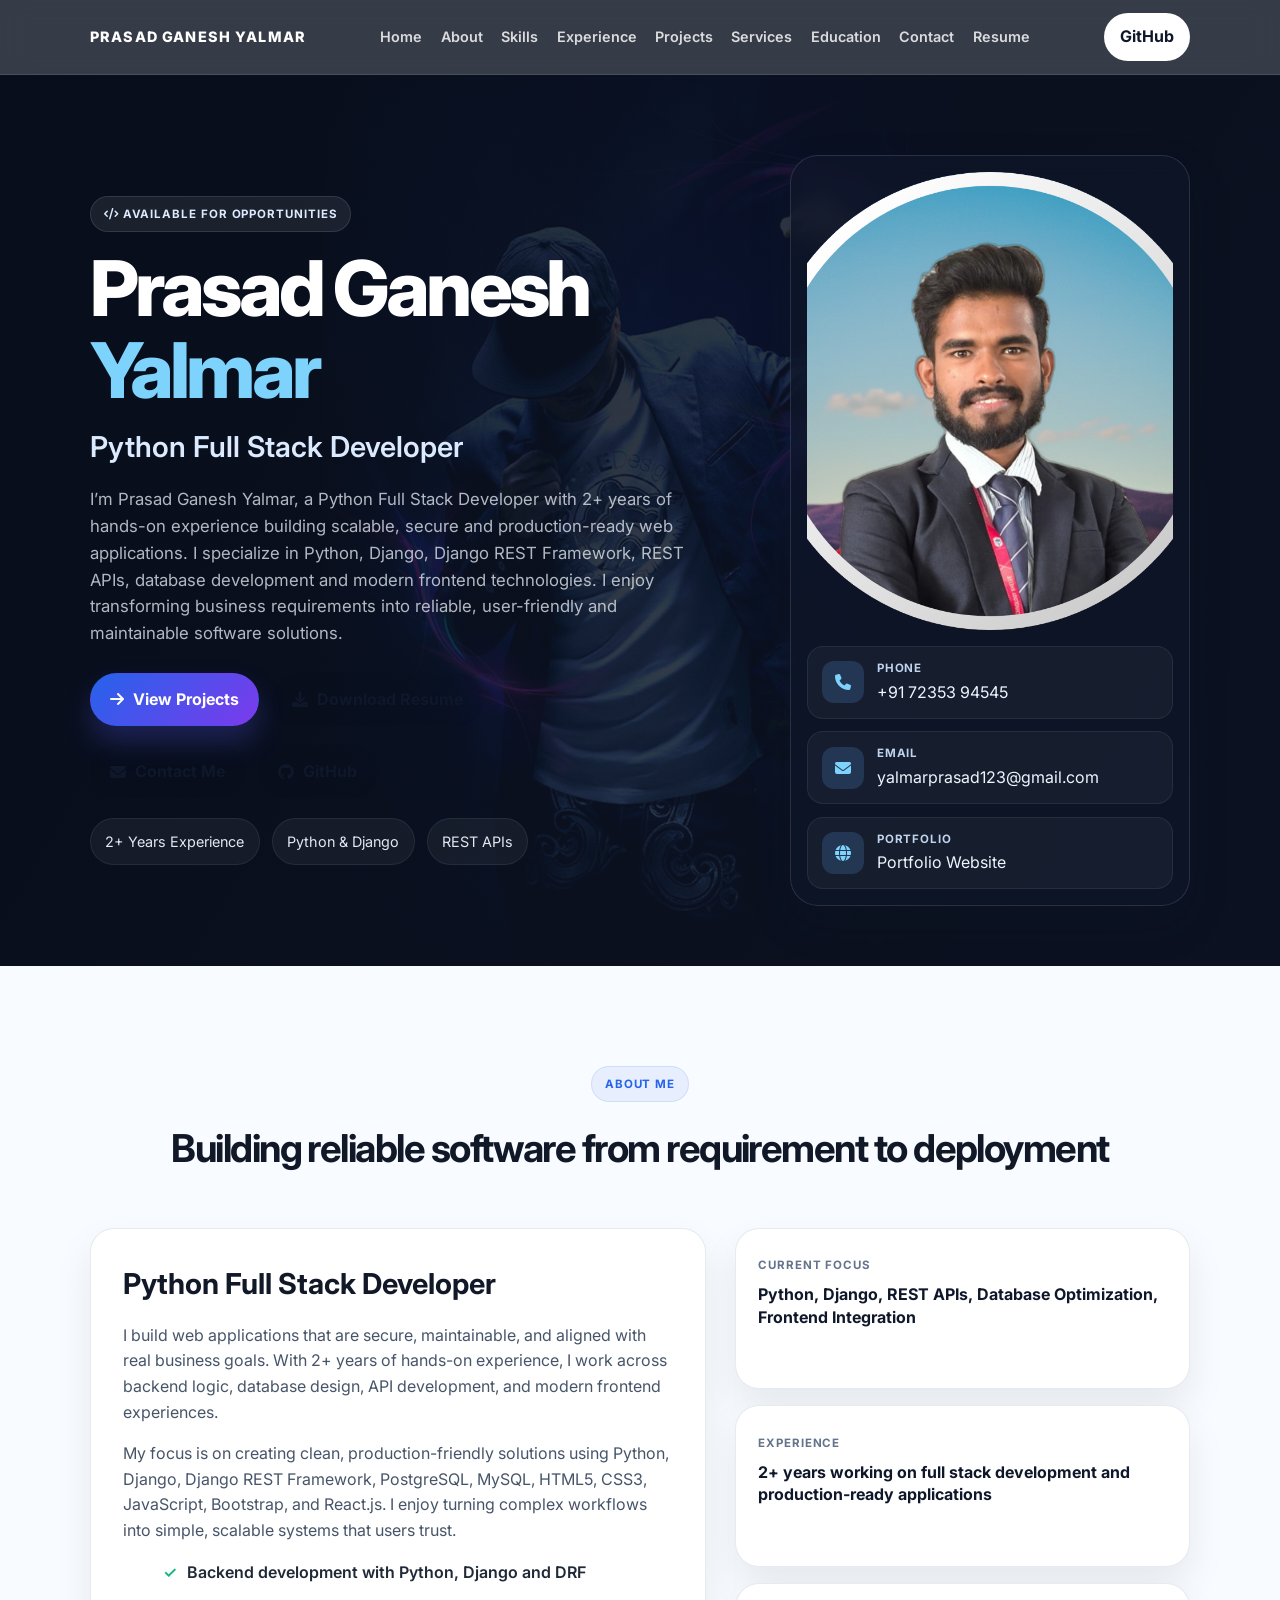
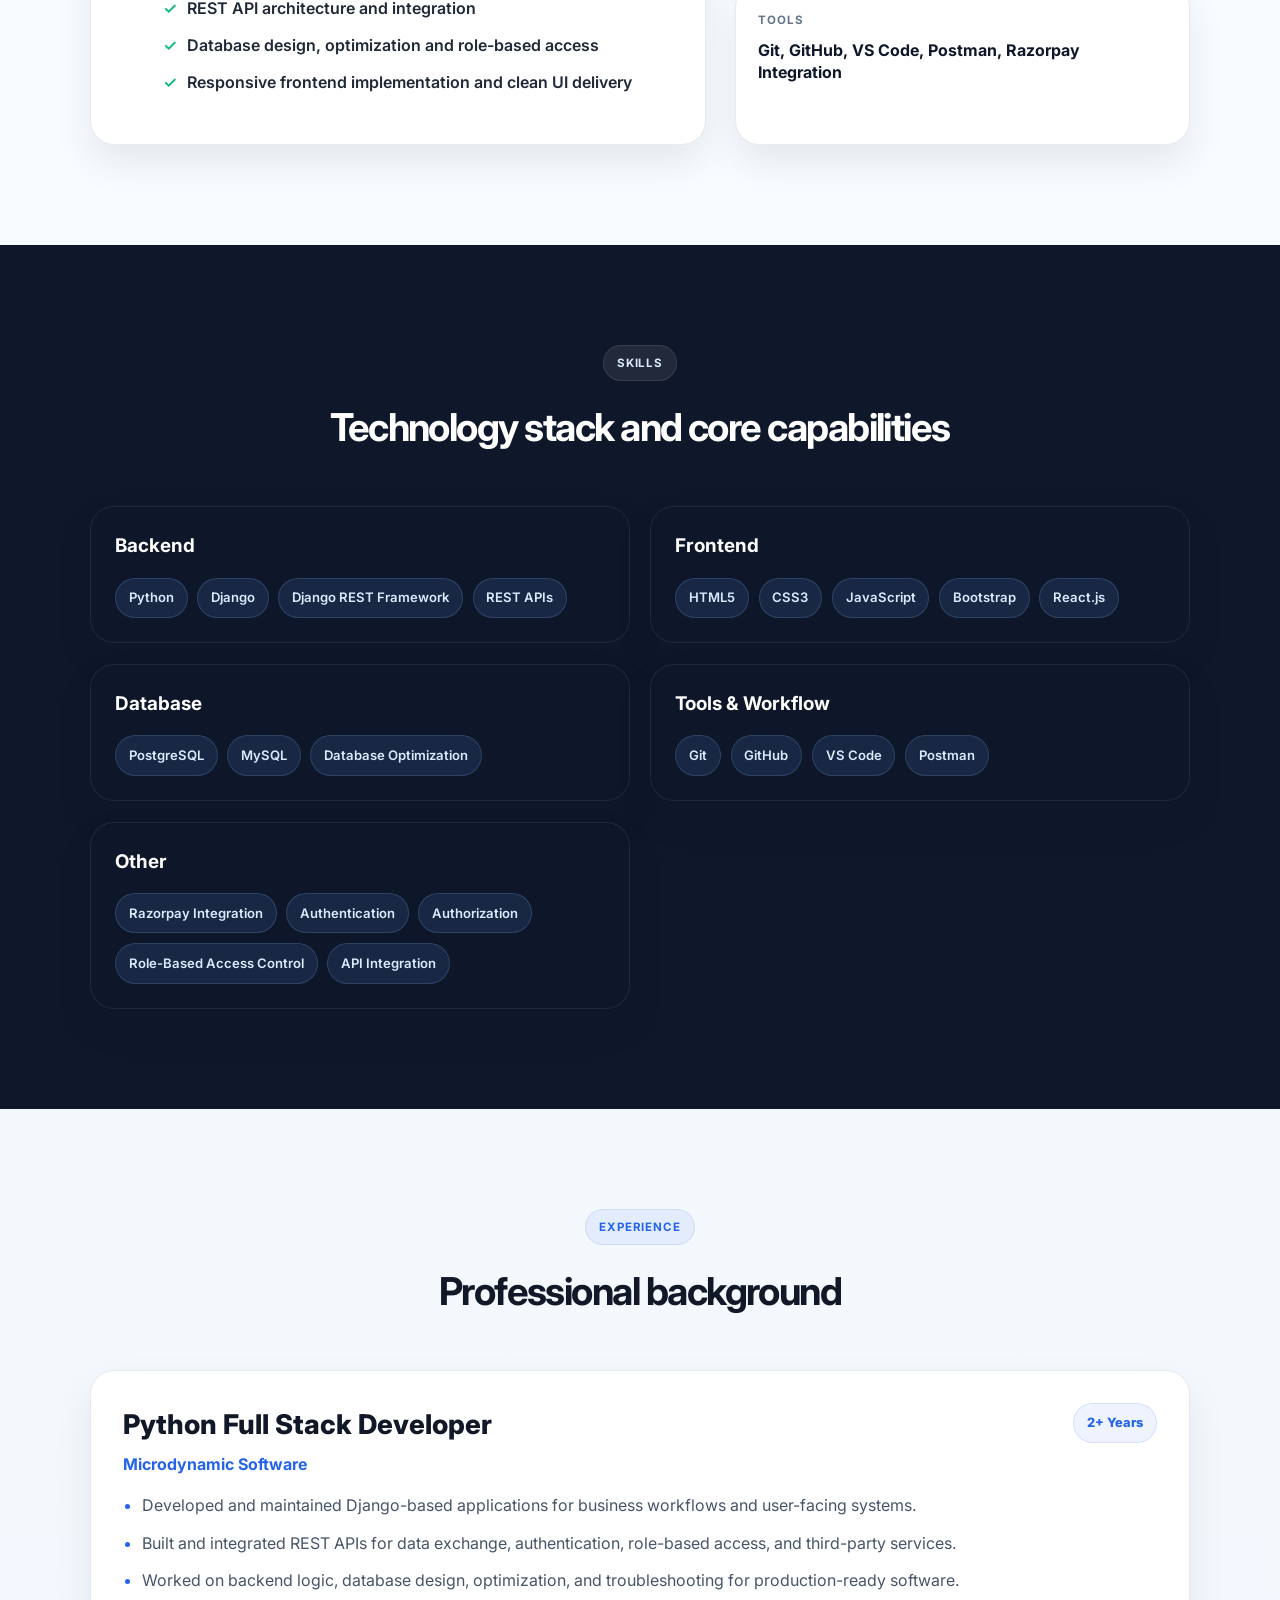
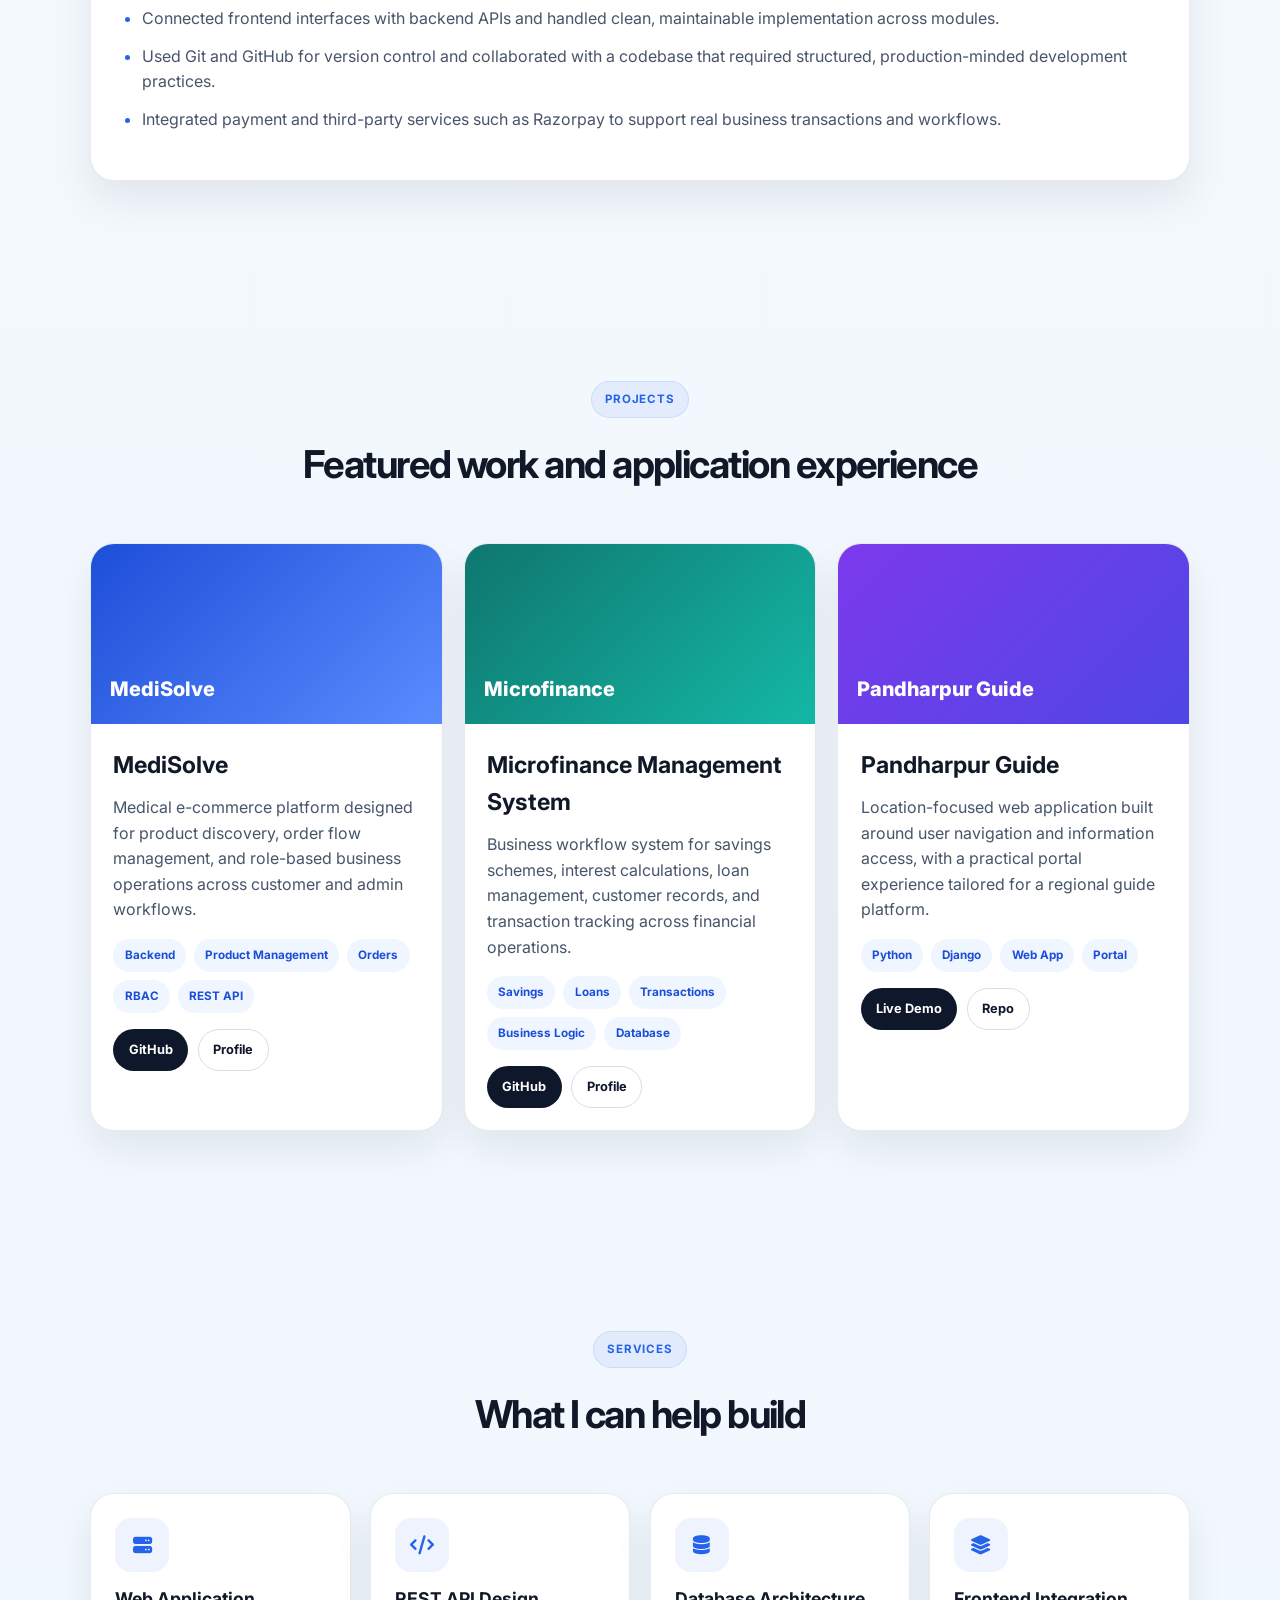
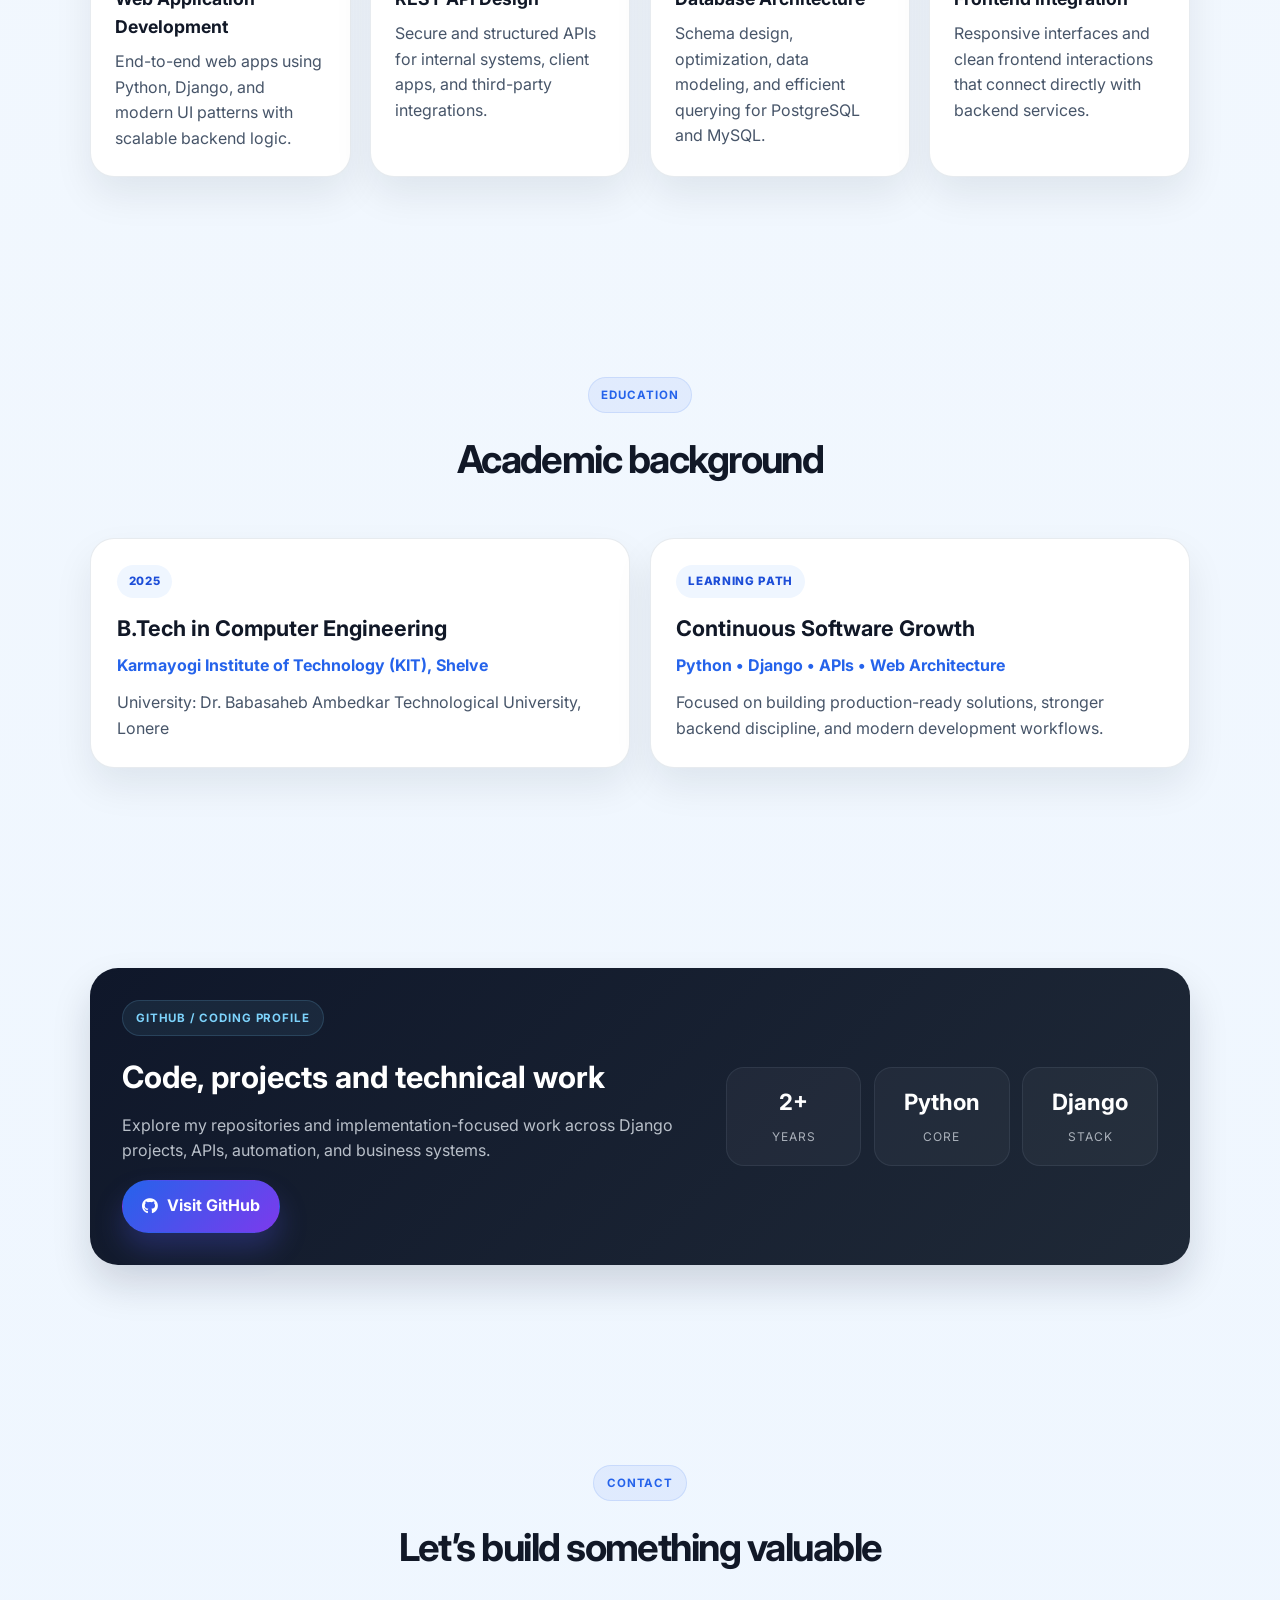
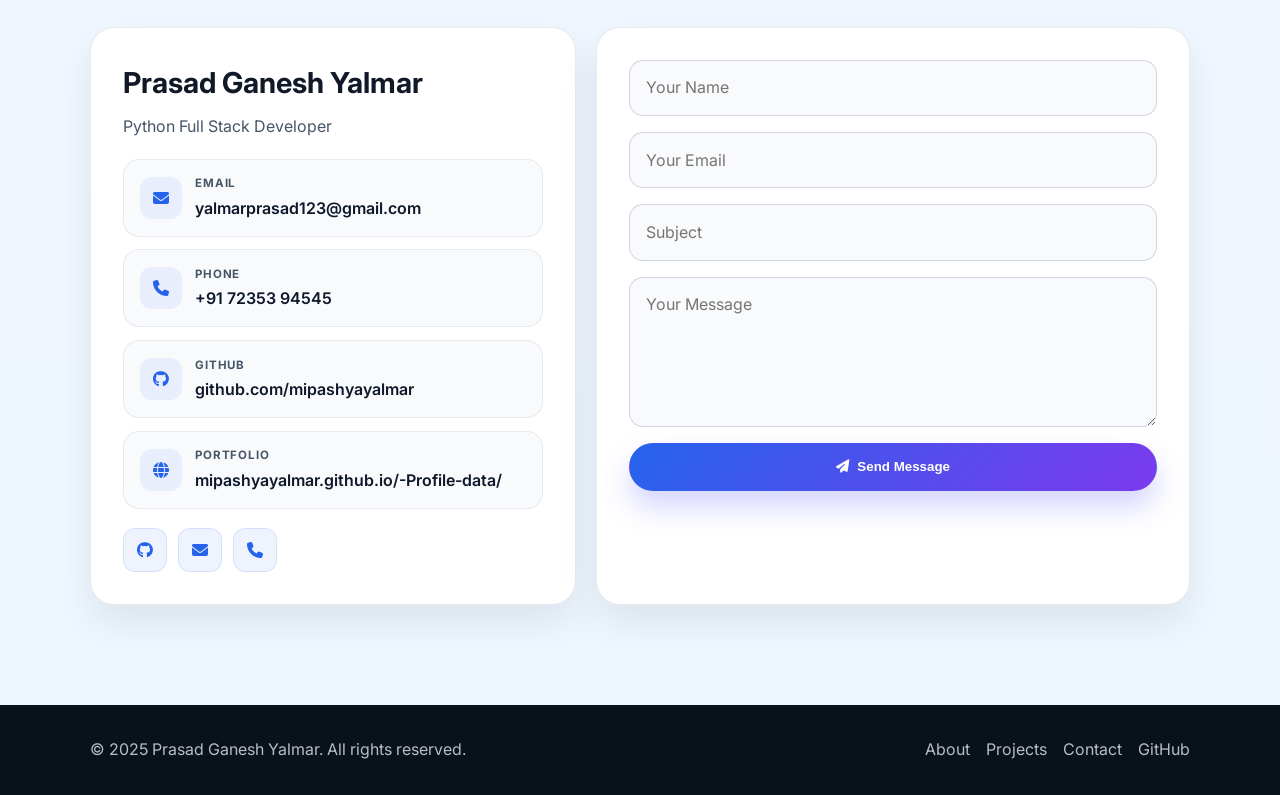
==== index.html @ 3ab45509 "first commit" ====
﻿<!DOCTYPE html>
<html lang="en">
<head>
  <meta charset="UTF-8" />
  <meta name="viewport" content="width=device-width, initial-scale=1.0" />
  <title>Prasad Ganesh Yalmar | Python Full Stack Developer</title>
  <meta name="description" content="Python Full Stack Developer with 2+ years of experience building secure Django applications, REST APIs, and responsive full stack systems." />
  <meta name="keywords" content="Prasad Ganesh Yalmar, Python Full Stack Developer, Django, Django REST Framework, REST API, PostgreSQL, MySQL, React.js, Portfolio" />
  <meta name="author" content="Prasad Ganesh Yalmar" />
  <meta property="og:title" content="Prasad Ganesh Yalmar | Python Full Stack Developer" />
  <meta property="og:description" content="Python Full Stack Developer with 2+ years of experience in Django, REST APIs, and modern frontend development." />
  <meta property="og:type" content="website" />
  <meta property="og:url" content="https://mipashyayalmar.github.io/-Profile-data/" />
  <meta property="og:image" content="https://mipashyayalmar.github.io/-Profile-data/assets/images/about/1.png" />
  <meta name="twitter:card" content="summary_large_image" />
  <meta name="twitter:title" content="Prasad Ganesh Yalmar | Python Full Stack Developer" />
  <meta name="twitter:description" content="Python, Django, REST APIs, Full Stack Development and 2+ years of experience." />
  <meta name="twitter:image" content="https://mipashyayalmar.github.io/-Profile-data/assets/images/about/1.png" />
  <link rel="canonical" href="https://mipashyayalmar.github.io/-Profile-data/" />
  <link rel="shortcut icon" type="image/png" href="assets/logo/pashya.png" />
  <link rel="preconnect" href="https://fonts.googleapis.com" />
  <link rel="preconnect" href="https://fonts.gstatic.com" crossorigin />
  <link href="https://fonts.googleapis.com/css2?family=Inter:wght@400;500;600;700;800&display=swap" rel="stylesheet" />
  <link href="https://cdnjs.cloudflare.com/ajax/libs/font-awesome/6.5.2/css/all.min.css" rel="stylesheet" />
  <style>
    :root {
      --bg: #0b1220;
      --panel: #ffffff;
      --panel-soft: #f8fafc;
      --primary: #2563eb;
      --primary-2: #7c3aed;
      --text: #0f172a;
      --muted: #475569;
      --line: rgba(148, 163, 184, 0.22);
      --shadow: 0 18px 38px rgba(15, 23, 42, 0.08);
    }
    * { box-sizing: border-box; }
    html { scroll-behavior: smooth; }
    body {
      margin: 0;
      font-family: "Inter", sans-serif;
      color: var(--text);
      background: linear-gradient(180deg, #f8fafc 0%, #eef6ff 100%);
      line-height: 1.6;
    }
    a { text-decoration: none; color: inherit; }
    img { max-width: 100%; display: block; }
    h1, h2, h3, p { margin: 0; }
    .container { width: min(1100px, calc(100% - 2rem)); margin: 0 auto; }
    .btn {
      display: inline-flex;
      align-items: center;
      justify-content: center;
      gap: 0.55rem;
      min-height: 48px;
      border-radius: 999px;
      padding: 0.8rem 1.2rem;
      font-weight: 700;
      transition: transform 0.2s ease;
      border: 1px solid transparent;
    }
    .btn:hover { transform: translateY(-2px); }
    .btn-primary {
      background: linear-gradient(135deg, var(--primary), var(--primary-2));
      color: #fff;
      box-shadow: 0 16px 28px rgba(89, 92, 255, 0.25);
    }
    .btn-secondary {
      background: rgba(15, 23, 42, 0.04);
      border-color: rgba(15, 23, 42, 0.12);
      color: #0f172a;
    }
    .topbar {
      position: sticky;
      top: 0;
      z-index: 40;
      background: rgba(11, 18, 32, 0.82);
      border-bottom: 1px solid rgba(255,255,255,0.1);
      backdrop-filter: blur(14px);
    }
    .nav-wrap {
      width: min(1100px, calc(100% - 2rem));
      margin: 0 auto;
      display: flex;
      align-items: center;
      justify-content: space-between;
      min-height: 74px;
      gap: 1rem;
    }
    .brand {
      color: #fff;
      font-size: 0.9rem;
      letter-spacing: 0.08em;
      text-transform: uppercase;
      font-weight: 800;
    }
    .nav-menu {
      display: flex;
      align-items: center;
      gap: 1.15rem;
      flex-wrap: wrap;
    }
    .nav-menu a {
      color: rgba(255,255,255,0.82);
      font-size: 0.9rem;
      font-weight: 600;
    }
    .nav-cta {
      display: inline-flex;
      align-items: center;
      justify-content: center;
      padding: 0.7rem 1rem;
      border-radius: 999px;
      background: #fff;
      color: #0f172a;
      font-weight: 700;
    }
    .menu-toggle { display: none; }
    .hero {
      background: linear-gradient(120deg, rgba(8, 15, 29, 0.93), rgba(15, 23, 42, 0.76)), url('assets/images/about/j6ZFrs.jpg') center/cover no-repeat;
      min-height: 760px;
      display: flex;
      align-items: center;
      position: relative;
      overflow: hidden;
    }
    .hero-grid {
      width: min(1100px, calc(100% - 2rem));
      margin: 0 auto;
      display: grid;
      grid-template-columns: 1.25fr 0.75fr;
      gap: 2rem;
      align-items: center;
      padding: 80px 0 60px;
      position: relative;
      z-index: 1;
    }
    .hero-copy { color: #fff; }
    .eyebrow {
      display: inline-block;
      padding: 0.5rem 0.8rem;
      border-radius: 999px;
      background: rgba(255,255,255,0.08);
      border: 1px solid rgba(148,163,184,0.18);
      color: #dbeafe;
      font-size: 0.72rem;
      letter-spacing: 0.08em;
      text-transform: uppercase;
      font-weight: 700;
      margin-bottom: 1rem;
    }
    .hero-copy h1 {
      font-size: clamp(2.6rem, 6vw, 5rem);
      line-height: 1.06;
      letter-spacing: -0.05em;
      font-weight: 800;
      margin-bottom: 0.8rem;
    }
    .hero-copy .highlight { color: #7dd3fc; }
    .hero-copy .role {
      display: block;
      font-size: clamp(1.2rem, 2.3vw, 1.8rem);
      color: #dbeafe;
      margin-bottom: 1rem;
      font-weight: 600;
    }
    .hero-copy p {
      color: rgba(226,232,240,0.78);
      max-width: 620px;
      font-size: 1.05rem;
      margin-bottom: 1.6rem;
    }
    .cta-row {
      display: flex;
      flex-wrap: wrap;
      gap: 0.8rem;
      margin-bottom: 1.2rem;
    }
    .hero-metrics {
      display: flex;
      flex-wrap: wrap;
      gap: 0.75rem;
      color: #e2e8f0;
      font-size: 0.9rem;
    }
    .hero-metrics span {
      display: inline-flex;
      align-items: center;
      padding: 0.7rem 0.9rem;
      border-radius: 999px;
      background: rgba(255,255,255,0.05);
      border: 1px solid rgba(148,163,184,0.12);
    }
    .hero-card {
      background: rgba(15,23,42,0.68);
      border: 1px solid rgba(148, 163, 184, 0.2);
      border-radius: 28px;
      box-shadow: 0 18px 40px rgba(15,23,42,0.2);
      padding: 1rem;
      backdrop-filter: blur(12px);
    }
    .profile-card { border-radius: 22px; overflow: hidden; }
    .profile-card img {
      width: 100%;
      aspect-ratio: 4 / 5;
      object-fit: cover;
    }
    .mini-contact { display: grid; gap: 0.8rem; margin-top: 1rem; }
    .mini-contact a {
      display: flex;
      align-items: center;
      gap: 0.8rem;
      color: #edf6ff;
      background: rgba(255,255,255,0.04);
      border: 1px solid rgba(148,163,184,0.12);
      border-radius: 16px;
      padding: 0.75rem 0.9rem;
    }
    .mini-contact i {
      width: 42px;
      height: 42px;
      border-radius: 12px;
      display: inline-flex;
      align-items: center;
      justify-content: center;
      background: rgba(96,165,250,0.18);
      color: #7dd3fc;
      flex-shrink: 0;
    }
    .mini-contact strong {
      display: block;
      font-size: 0.72rem;
      letter-spacing: 0.08em;
      text-transform: uppercase;
      color: #bfd3ee;
      margin-bottom: 0.15rem;
    }
    .section { padding: 100px 0; }
    .section-heading {
      text-align: center;
      margin-bottom: 3rem;
    }
    .section-heading h2 {
      font-size: clamp(2rem, 3vw, 3rem);
      letter-spacing: -0.04em;
      color: #111827;
      margin-bottom: 0.5rem;
    }
    .section-heading p {
      color: var(--muted);
      max-width: 700px;
      margin: 0 auto;
    }
    .about { background: #f8fbff; }
    .about-grid { display: grid; grid-template-columns: 1.15fr 0.85fr; gap: 1.8rem; }
    .about-copy,
    .status-card,
    .skill-card,
    .experience-card,
    .project-card,
    .service-card,
    .edu-card,
    .contact-card,
    .form-card {
      background: #fff;
      border: 1px solid var(--line);
      border-radius: 24px;
      box-shadow: var(--shadow);
    }
    .about-copy { padding: 2rem; }
    .about-copy h3 { font-size: 1.8rem; color: #111827; margin-bottom: 1rem; }
    .about-copy p { color: var(--muted); margin-bottom: 1rem; }
    .about-list { display: grid; gap: 0.7rem; margin-top: 1rem; }
    .about-list li {
      display: flex;
      align-items: flex-start;
      gap: 0.65rem;
      color: #1f2937;
      font-weight: 600;
    }
    .about-list li::before { content: '✓'; color: #10b981; }
    .about-aside { display: grid; gap: 1rem; }
    .status-card { padding: 1.4rem; }
    .status-card span {
      display: inline-block;
      color: #64748b;
      font-size: 0.72rem;
      letter-spacing: 0.08em;
      text-transform: uppercase;
      font-weight: 700;
      margin-bottom: 0.55rem;
    }
    .status-card strong { display: block; color: #0f172a; line-height: 1.4; }
    .skills-wrap { background: #0f172a; }
    .skills-wrap .section-heading h2,
    .skills-wrap .section-heading p { color: #fff; }
    .skills-wrap .section-heading p { color: rgba(226,232,240,0.75); }
    .skills-grid { display: grid; grid-template-columns: repeat(2, minmax(0,1fr)); gap: 1.3rem; }
    .skill-card { background: rgba(15,23,42,0.7); border-color: rgba(148,163,184,0.12); padding: 1.5rem; }
    .skill-card h3 { color: #fff; font-size: 1.18rem; margin-bottom: 1rem; }
    .chip-list { display: flex; flex-wrap: wrap; gap: 0.6rem; }
    .chip {
      display: inline-flex;
      align-items: center;
      padding: 0.55rem 0.8rem;
      border-radius: 999px;
      background: rgba(96,165,250,0.12);
      border: 1px solid rgba(147,197,253,0.18);
      color: #dbeafe;
      font-size: 0.82rem;
      font-weight: 600;
    }
    .experience-card { padding: 2rem; }
    .job-header { display: flex; justify-content: space-between; align-items: flex-start; gap: 1rem; flex-wrap: wrap; margin-bottom: 1rem; }
    .job-title { font-size: 1.7rem; font-weight: 800; color: #111827; }
    .job-company { color: var(--primary); font-weight: 700; margin-top: 0.3rem; }
    .job-meta {
      display: inline-flex;
      align-items: center;
      padding: 0.55rem 0.8rem;
      border-radius: 999px;
      background: rgba(37,99,235,0.08);
      border: 1px solid rgba(37,99,235,0.12);
      color: var(--primary);
      font-size: 0.8rem;
      font-weight: 800;
    }
    .job-bullets { color: var(--muted); padding-left: 1.2rem; display: grid; gap: 0.75rem; }
    .job-bullets li::marker { color: var(--primary); }
    .project-grid { display: grid; grid-template-columns: repeat(3, minmax(0,1fr)); gap: 1.3rem; }
    .project-card { overflow: hidden; }
    .project-visual {
      min-height: 180px;
      display: flex;
      align-items: end;
      padding: 1.2rem;
      color: #fff;
      font-weight: 800;
      font-size: 1.25rem;
      background: linear-gradient(135deg, #1d4ed8, #5b8cff);
    }
    .project-card:nth-child(2) .project-visual { background: linear-gradient(135deg, #0f766e, #14b8a6); }
    .project-card:nth-child(3) .project-visual { background: linear-gradient(135deg, #7c3aed, #4f46e5); }
    .project-body { padding: 1.4rem; }
    .project-body h3 { color: #111827; font-size: 1.45rem; margin-bottom: 0.7rem; }
    .project-body p { color: var(--muted); margin-bottom: 1rem; }
    .project-features { display: flex; flex-wrap: wrap; gap: 0.5rem; margin-bottom: 1rem; }
    .project-features span {
      padding: 0.45rem 0.7rem;
      border-radius: 999px;
      background: #eff6ff;
      color: #1d4ed8;
      font-size: 0.73rem;
      font-weight: 700;
    }
    .project-links { display: flex; gap: 0.6rem; flex-wrap: wrap; }
    .project-links a {
      display: inline-flex;
      align-items: center;
      justify-content: center;
      min-height: 40px;
      padding: 0.6rem 0.9rem;
      border-radius: 999px;
      border: 1px solid rgba(148,163,184,0.36);
      color: #0f172a;
      font-size: 0.8rem;
      font-weight: 700;
    }
    .project-links a.primary { background: #0f172a; color: #fff; border-color: transparent; }
    .services-grid { display: grid; grid-template-columns: repeat(4, minmax(0,1fr)); gap: 1.2rem; }
    .service-card { padding: 1.5rem; }
    .service-icon {
      width: 54px;
      height: 54px;
      display: inline-flex;
      align-items: center;
      justify-content: center;
      border-radius: 16px;
      background: rgba(37,99,235,0.08);
      color: var(--primary);
      font-size: 1.2rem;
      margin-bottom: 0.8rem;
    }
    .service-card h3 { font-size: 1.1rem; color: #111827; margin-bottom: 0.5rem; }
    .service-card p { color: var(--muted); }
    .education-grid { display: grid; grid-template-columns: repeat(2, minmax(0,1fr)); gap: 1.2rem; }
    .edu-card { padding: 1.6rem; }
    .edu-card .year {
      display: inline-flex;
      padding: 0.45rem 0.75rem;
      border-radius: 999px;
      background: #eff6ff;
      color: #1d4ed8;
      font-size: 0.72rem;
      font-weight: 800;
      letter-spacing: 0.06em;
      text-transform: uppercase;
      margin-bottom: 0.8rem;
    }
    .edu-card h3 { font-size: 1.35rem; color: #111827; margin-bottom: 0.5rem; }
    .edu-card .school { color: var(--primary); font-weight: 700; margin-bottom: 0.7rem; }
    .edu-card p { color: var(--muted); }
    .github-panel {
      background: linear-gradient(135deg, #0f172a 0%, #1f2937 100%);
      border-radius: 28px;
      padding: 2rem;
      color: #fff;
      box-shadow: 0 20px 38px rgba(15,23,42,0.15);
    }
    .github-panel .content {
      display: grid;
      grid-template-columns: 1.15fr 0.85fr;
      gap: 1.2rem;
      align-items: center;
    }
    .github-panel h3 { font-size: clamp(1.6rem, 2.4vw, 2.2rem); margin-bottom: 0.7rem; }
    .github-panel p { color: rgba(226,232,240,0.8); margin-bottom: 1rem; }
    .github-stats { display: grid; grid-template-columns: repeat(3, minmax(0,1fr)); gap: 0.8rem; }
    .github-stats div {
      padding: 1rem;
      background: rgba(255,255,255,0.04);
      border: 1px solid rgba(148,163,184,0.12);
      border-radius: 18px;
      text-align: center;
    }
    .github-stats strong { display: block; font-size: 1.4rem; margin-bottom: 0.2rem; }
    .github-stats span { color: rgba(226,232,240,0.7); font-size: 0.75rem; text-transform: uppercase; letter-spacing: 0.08em; }
    .contact-grid { display: grid; grid-template-columns: 0.9fr 1.1fr; gap: 1.2rem; }
    .contact-card, .form-card { padding: 2rem; }
    .contact-card h3 { font-size: 1.8rem; color: #111827; margin-bottom: 0.5rem; }
    .contact-card p { color: var(--muted); margin-bottom: 1rem; }
    .contact-list { display: grid; gap: 0.8rem; margin-top: 1.2rem; }
    .contact-item {
      display: flex;
      align-items: center;
      gap: 0.8rem;
      padding: 0.9rem 1rem;
      border-radius: 16px;
      background: #f8fafc;
      border: 1px solid rgba(148,163,184,0.18);
    }
    .contact-item i {
      width: 42px;
      height: 42px;
      display: inline-flex;
      align-items: center;
      justify-content: center;
      border-radius: 12px;
      background: rgba(37,99,235,0.08);
      color: var(--primary);
      flex-shrink: 0;
    }
    .contact-item strong {
      display: block;
      font-size: 0.72rem;
      letter-spacing: 0.08em;
      text-transform: uppercase;
      color: #475569;
      margin-bottom: 0.2rem;
    }
    .contact-item a { color: #0f172a; font-weight: 600; }
    .social-row { display: flex; flex-wrap: wrap; gap: 0.7rem; margin-top: 1.2rem; }
    .social-row a {
      width: 44px;
      height: 44px;
      border-radius: 12px;
      display: inline-flex;
      align-items: center;
      justify-content: center;
      background: rgba(37,99,235,0.08);
      color: var(--primary);
      border: 1px solid rgba(37,99,235,0.12);
    }
    .form-card form { display: grid; gap: 1rem; }
    .input, .textarea {
      width: 100%;
      border: 1px solid rgba(148,163,184,0.4);
      border-radius: 14px;
      background: #f8fafc;
      color: #0f172a;
      padding: 0.9rem 1rem;
      font: inherit;
    }
    .textarea { min-height: 150px; resize: vertical; }
    .page-footer {
      background: #09111b;
      color: rgba(226,232,240,0.8);
      padding: 2rem 0;
    }
    .footer-wrap {
      display: flex;
      justify-content: space-between;
      align-items: center;
      gap: 1rem;
      flex-wrap: wrap;
    }
    .footer-links { display: flex; gap: 1rem; flex-wrap: wrap; }
    @media (max-width: 980px) {
      .hero-grid, .about-grid, .contact-grid, .github-panel .content { grid-template-columns: 1fr; }
      .project-grid { grid-template-columns: repeat(2, minmax(0,1fr)); }
      .services-grid { grid-template-columns: repeat(2, minmax(0,1fr)); }
      .education-grid { grid-template-columns: 1fr; }
      .skills-grid { grid-template-columns: 1fr; }
    }
    @media (max-width: 720px) {
      .menu-toggle {
        display: inline-flex;
        flex-direction: column;
        justify-content: center;
        width: 42px;
        height: 42px;
        border-radius: 10px;
        border: 1px solid rgba(255,255,255,0.18);
        background: rgba(255,255,255,0.03);
      }
      .menu-toggle span {
        width: 20px;
        height: 2px;
        background: #fff;
        margin: 3px auto;
        border-radius: 999px;
      }
      .nav-menu {
        position: absolute;
        top: 74px;
        left: 50%;
        transform: translateX(-50%);
        width: min(92vw, 420px);
        display: none;
        background: rgba(15,23,42,0.98);
        border: 1px solid rgba(148,163,184,0.1);
        border-radius: 16px;
        padding: 1rem;
        flex-direction: column;
        align-items: flex-start;
      }
      .nav-menu.open { display: flex; }
      .nav-cta { display: none; }
      .hero { min-height: auto; }
      .hero-grid { padding-top: 50px; }
      .project-grid, .services-grid { grid-template-columns: 1fr; }
      .github-stats { grid-template-columns: 1fr; }
      .section { padding: 80px 0; }
    }
  </style>
</head>
<body>
  <header class="topbar">
    <div class="nav-wrap">
      <a href="#home" class="brand">Prasad Ganesh Yalmar</a>
      <nav class="nav-menu" id="navMenu">
        <a href="#home">Home</a>
        <a href="#about">About</a>
        <a href="#skills">Skills</a>
        <a href="#experience">Experience</a>
        <a href="#projects">Projects</a>
        <a href="#services">Services</a>
        <a href="#education">Education</a>
        <a href="#contact">Contact</a>
        <a href="resume.html">Resume</a>
      </nav>
      <a class="nav-cta" href="https://github.com/mipashyayalmar" target="_blank" rel="noopener noreferrer">GitHub</a>
      <button class="menu-toggle" id="menuToggle" aria-label="Toggle menu" type="button">
        <span></span><span></span><span></span>
      </button>
    </div>
  </header>

  <main>
    <section class="hero" id="home">
      <div class="hero-grid">
        <div class="hero-copy">
          <div class="eyebrow"><i class="fa-solid fa-code"></i> Available for opportunities</div>
          <h1>Prasad Ganesh <span class="highlight">Yalmar</span></h1>
          <span class="role">Python Full Stack Developer</span>
          <p>
            I’m Prasad Ganesh Yalmar, a Python Full Stack Developer with 2+ years of hands-on experience building scalable, secure and production-ready web applications. I specialize in Python, Django, Django REST Framework, REST APIs, database development and modern frontend technologies. I enjoy transforming business requirements into reliable, user-friendly and maintainable software solutions.
          </p>
          <div class="cta-row">
            <a href="#projects" class="btn btn-primary"><i class="fa-solid fa-arrow-right"></i> View Projects</a>
            <a href="assets/images/portfolio/prasad yalmar (1).pdf" class="btn btn-secondary" download="prasad_yalmar_resume.pdf"><i class="fa-solid fa-download"></i> Download Resume</a>
          </div>
          <div class="cta-row">
            <a href="#contact" class="btn btn-secondary"><i class="fa-solid fa-envelope"></i> Contact Me</a>
            <a href="https://github.com/mipashyayalmar" class="btn btn-secondary" target="_blank" rel="noopener noreferrer"><i class="fa-brands fa-github"></i> GitHub</a>
          </div>
          <div class="hero-metrics">
            <span>2+ Years Experience</span>
            <span>Python & Django</span>
            <span>REST APIs</span>
          </div>
        </div>

        <div class="hero-card">
          <div class="profile-card">
            <img src="assets/images/about/1.png" alt="Prasad Ganesh Yalmar" />
          </div>
          <div class="mini-contact">
            <a href="tel:+9172353945">
              <i class="fa-solid fa-phone"></i>
              <div>
                <strong>Phone</strong>
                +91 72353 94545
              </div>
            </a>
            <a href="mailto:yalmarprasad123@gmail.com">
              <i class="fa-solid fa-envelope"></i>
              <div>
                <strong>Email</strong>
                yalmarprasad123@gmail.com
              </div>
            </a>
            <a href="https://mipashyayalmar.github.io/-Profile-data/" target="_blank" rel="noopener noreferrer">
              <i class="fa-solid fa-globe"></i>
              <div>
                <strong>Portfolio</strong>
                Portfolio Website
              </div>
            </a>
          </div>
        </div>
      </div>
    </section>

    <section class="section about" id="about">
      <div class="container">
        <div class="section-heading">
          <span class="eyebrow" style="background: rgba(37,99,235,0.08); color: var(--primary); border-color: rgba(37,99,235,0.12);">About Me</span>
          <h2>Building reliable software from requirement to deployment</h2>
        </div>

        <div class="about-grid">
          <div class="about-copy">
            <h3>Python Full Stack Developer</h3>
            <p>
              I build web applications that are secure, maintainable, and aligned with real business goals. With 2+ years of hands-on experience, I work across backend logic, database design, API development, and modern frontend experiences.
            </p>
            <p>
              My focus is on creating clean, production-friendly solutions using Python, Django, Django REST Framework, PostgreSQL, MySQL, HTML5, CSS3, JavaScript, Bootstrap, and React.js. I enjoy turning complex workflows into simple, scalable systems that users trust.
            </p>
            <ul class="about-list">
              <li>Backend development with Python, Django and DRF</li>
              <li>REST API architecture and integration</li>
              <li>Database design, optimization and role-based access</li>
              <li>Responsive frontend implementation and clean UI delivery</li>
            </ul>
          </div>

          <div class="about-aside">
            <div class="status-card">
              <span>Current Focus</span>
              <strong>Python, Django, REST APIs, Database Optimization, Frontend Integration</strong>
            </div>
            <div class="status-card">
              <span>Experience</span>
              <strong>2+ years working on full stack development and production-ready applications</strong>
            </div>
            <div class="status-card">
              <span>Tools</span>
              <strong>Git, GitHub, VS Code, Postman, Razorpay Integration</strong>
            </div>
          </div>
        </div>
      </div>
    </section>

    <section class="section skills-wrap" id="skills">
      <div class="container">
        <div class="section-heading">
          <span class="eyebrow">Skills</span>
          <h2>Technology stack and core capabilities</h2>
        </div>

        <div class="skills-grid">
          <article class="skill-card">
            <h3>Backend</h3>
            <div class="chip-list">
              <span class="chip">Python</span>
              <span class="chip">Django</span>
              <span class="chip">Django REST Framework</span>
              <span class="chip">REST APIs</span>
            </div>
          </article>

          <article class="skill-card">
            <h3>Frontend</h3>
            <div class="chip-list">
              <span class="chip">HTML5</span>
              <span class="chip">CSS3</span>
              <span class="chip">JavaScript</span>
              <span class="chip">Bootstrap</span>
              <span class="chip">React.js</span>
            </div>
          </article>

          <article class="skill-card">
            <h3>Database</h3>
            <div class="chip-list">
              <span class="chip">PostgreSQL</span>
              <span class="chip">MySQL</span>
              <span class="chip">Database Optimization</span>
            </div>
          </article>

          <article class="skill-card">
            <h3>Tools & Workflow</h3>
            <div class="chip-list">
              <span class="chip">Git</span>
              <span class="chip">GitHub</span>
              <span class="chip">VS Code</span>
              <span class="chip">Postman</span>
            </div>
          </article>

          <article class="skill-card">
            <h3>Other</h3>
            <div class="chip-list">
              <span class="chip">Razorpay Integration</span>
              <span class="chip">Authentication</span>
              <span class="chip">Authorization</span>
              <span class="chip">Role-Based Access Control</span>
              <span class="chip">API Integration</span>
            </div>
          </article>
        </div>
      </div>
    </section>

    <section class="section" id="experience">
      <div class="container">
        <div class="section-heading">
          <span class="eyebrow" style="background: rgba(37,99,235,0.08); color: var(--primary); border-color: rgba(37,99,235,0.12);">Experience</span>
          <h2>Professional background</h2>
        </div>

        <div class="experience-card">
          <div class="job-header">
            <div>
              <div class="job-title">Python Full Stack Developer</div>
              <div class="job-company">Microdynamic Software</div>
            </div>
            <div class="job-meta">2+ Years</div>
          </div>

          <ul class="job-bullets">
            <li>Developed and maintained Django-based applications for business workflows and user-facing systems.</li>
            <li>Built and integrated REST APIs for data exchange, authentication, role-based access, and third-party services.</li>
            <li>Worked on backend logic, database design, optimization, and troubleshooting for production-ready software.</li>
            <li>Connected frontend interfaces with backend APIs and handled clean, maintainable implementation across modules.</li>
            <li>Used Git and GitHub for version control and collaborated with a codebase that required structured, production-minded development practices.</li>
            <li>Integrated payment and third-party services such as Razorpay to support real business transactions and workflows.</li>
          </ul>
        </div>
      </div>
    </section>

    <section class="section" id="projects">
      <div class="container">
        <div class="section-heading">
          <span class="eyebrow" style="background: rgba(37,99,235,0.08); color: var(--primary); border-color: rgba(37,99,235,0.12);">Projects</span>
          <h2>Featured work and application experience</h2>
        </div>

        <div class="project-grid">
          <article class="project-card">
            <div class="project-visual">MediSolve</div>
            <div class="project-body">
              <h3>MediSolve</h3>
              <p>Medical e-commerce platform designed for product discovery, order flow management, and role-based business operations across customer and admin workflows.</p>
              <div class="project-features">
                <span>Backend</span>
                <span>Product Management</span>
                <span>Orders</span>
                <span>RBAC</span>
                <span>REST API</span>
              </div>
              <div class="project-links">
                <a href="https://github.com/mipashyayalmar" target="_blank" rel="noopener noreferrer" class="primary">GitHub</a>
                <a href="https://github.com/mipashyayalmar" target="_blank" rel="noopener noreferrer">Profile</a>
              </div>
            </div>
          </article>

          <article class="project-card">
            <div class="project-visual">Microfinance</div>
            <div class="project-body">
              <h3>Microfinance Management System</h3>
              <p>Business workflow system for savings schemes, interest calculations, loan management, customer records, and transaction tracking across financial operations.</p>
              <div class="project-features">
                <span>Savings</span>
                <span>Loans</span>
                <span>Transactions</span>
                <span>Business Logic</span>
                <span>Database</span>
              </div>
              <div class="project-links">
                <a href="https://github.com/mipashyayalmar" target="_blank" rel="noopener noreferrer" class="primary">GitHub</a>
                <a href="https://github.com/mipashyayalmar" target="_blank" rel="noopener noreferrer">Profile</a>
              </div>
            </div>
          </article>

          <article class="project-card">
            <div class="project-visual">Pandharpur Guide</div>
            <div class="project-body">
              <h3>Pandharpur Guide</h3>
              <p>Location-focused web application built around user navigation and information access, with a practical portal experience tailored for a regional guide platform.</p>
              <div class="project-features">
                <span>Python</span>
                <span>Django</span>
                <span>Web App</span>
                <span>Portal</span>
              </div>
              <div class="project-links">
                <a href="https://pandharpurguidefirst.pythonanywhere.com/" target="_blank" rel="noopener noreferrer" class="primary">Live Demo</a>
                <a href="https://github.com/mipashyayalmar/pandharpurguide_final" target="_blank" rel="noopener noreferrer">Repo</a>
              </div>
            </div>
          </article>
        </div>
      </div>
    </section>

    <section class="section" id="services">
      <div class="container">
        <div class="section-heading">
          <span class="eyebrow" style="background: rgba(37,99,235,0.08); color: var(--primary); border-color: rgba(37,99,235,0.12);">Services</span>
          <h2>What I can help build</h2>
        </div>

        <div class="services-grid">
          <article class="service-card">
            <div class="service-icon"><i class="fa-solid fa-server"></i></div>
            <h3>Web Application Development</h3>
            <p>End-to-end web apps using Python, Django, and modern UI patterns with scalable backend logic.</p>
          </article>

          <article class="service-card">
            <div class="service-icon"><i class="fa-solid fa-code"></i></div>
            <h3>REST API Design</h3>
            <p>Secure and structured APIs for internal systems, client apps, and third-party integrations.</p>
          </article>

          <article class="service-card">
            <div class="service-icon"><i class="fa-solid fa-database"></i></div>
            <h3>Database Architecture</h3>
            <p>Schema design, optimization, data modeling, and efficient querying for PostgreSQL and MySQL.</p>
          </article>

          <article class="service-card">
            <div class="service-icon"><i class="fa-solid fa-layer-group"></i></div>
            <h3>Frontend Integration</h3>
            <p>Responsive interfaces and clean frontend interactions that connect directly with backend services.</p>
          </article>
        </div>
      </div>
    </section>

    <section class="section" id="education">
      <div class="container">
        <div class="section-heading">
          <span class="eyebrow" style="background: rgba(37,99,235,0.08); color: var(--primary); border-color: rgba(37,99,235,0.12);">Education</span>
          <h2>Academic background</h2>
        </div>

        <div class="education-grid">
          <article class="edu-card">
            <span class="year">2025</span>
            <h3>B.Tech in Computer Engineering</h3>
            <div class="school">Karmayogi Institute of Technology (KIT), Shelve</div>
            <p>University: Dr. Babasaheb Ambedkar Technological University, Lonere</p>
          </article>

          <article class="edu-card">
            <span class="year">Learning Path</span>
            <h3>Continuous Software Growth</h3>
            <div class="school">Python • Django • APIs • Web Architecture</div>
            <p>Focused on building production-ready solutions, stronger backend discipline, and modern development workflows.</p>
          </article>
        </div>
      </div>
    </section>

    <section class="section" id="github-profile">
      <div class="container">
        <div class="github-panel">
          <div class="content">
            <div>
              <span class="eyebrow" style="color: #7dd3fc; background: rgba(125,211,252,0.08); border-color: rgba(125,211,252,0.16);">GitHub / Coding Profile</span>
              <h3>Code, projects and technical work</h3>
              <p>Explore my repositories and implementation-focused work across Django projects, APIs, automation, and business systems.</p>
              <a href="https://github.com/mipashyayalmar" class="btn btn-primary" target="_blank" rel="noopener noreferrer"><i class="fa-brands fa-github"></i> Visit GitHub</a>
            </div>
            <div class="github-stats">
              <div>
                <strong>2+</strong>
                <span>Years</span>
              </div>
              <div>
                <strong>Python</strong>
                <span>Core</span>
              </div>
              <div>
                <strong>Django</strong>
                <span>Stack</span>
              </div>
            </div>
          </div>
        </div>
      </div>
    </section>

    <section class="section" id="contact">
      <div class="container">
        <div class="section-heading">
          <span class="eyebrow" style="background: rgba(37,99,235,0.08); color: var(--primary); border-color: rgba(37,99,235,0.12);">Contact</span>
          <h2>Let’s build something valuable</h2>
        </div>

        <div class="contact-grid">
          <div class="contact-card">
            <h3>Prasad Ganesh Yalmar</h3>
            <p>Python Full Stack Developer</p>

            <div class="contact-list">
              <div class="contact-item">
                <i class="fa-solid fa-envelope"></i>
                <div>
                  <strong>Email</strong>
                  <a href="mailto:yalmarprasad123@gmail.com">yalmarprasad123@gmail.com</a>
                </div>
              </div>

              <div class="contact-item">
                <i class="fa-solid fa-phone"></i>
                <div>
                  <strong>Phone</strong>
                  <a href="tel:+9172353945">+91 72353 94545</a>
                </div>
              </div>

              <div class="contact-item">
                <i class="fa-brands fa-github"></i>
                <div>
                  <strong>GitHub</strong>
                  <a href="https://github.com/mipashyayalmar" target="_blank" rel="noopener noreferrer">github.com/mipashyayalmar</a>
                </div>
              </div>

              <div class="contact-item">
                <i class="fa-solid fa-globe"></i>
                <div>
                  <strong>Portfolio</strong>
                  <a href="https://mipashyayalmar.github.io/-Profile-data/" target="_blank" rel="noopener noreferrer">mipashyayalmar.github.io/-Profile-data/</a>
                </div>
              </div>
            </div>

            <div class="social-row">
              <a href="https://github.com/mipashyayalmar" target="_blank" rel="noopener noreferrer" aria-label="GitHub"><i class="fa-brands fa-github"></i></a>
              <a href="mailto:yalmarprasad123@gmail.com" aria-label="Email"><i class="fa-solid fa-envelope"></i></a>
              <a href="tel:+9172353945" aria-label="Phone"><i class="fa-solid fa-phone"></i></a>
            </div>
          </div>

          <div class="form-card">
            <form id="contactForm">
              <input class="input" type="text" id="name" placeholder="Your Name" required />
              <input class="input" type="email" id="email" placeholder="Your Email" required />
              <input class="input" type="text" id="subject" placeholder="Subject" required />
              <textarea class="textarea" id="message" placeholder="Your Message" required></textarea>
              <button type="submit" class="btn btn-primary"><i class="fa-solid fa-paper-plane"></i> Send Message</button>
            </form>
          </div>
        </div>
      </div>
    </section>
  </main>

  <footer class="page-footer">
    <div class="container footer-wrap">
      <p>© 2025 Prasad Ganesh Yalmar. All rights reserved.</p>
      <div class="footer-links">
        <a href="#about">About</a>
        <a href="#projects">Projects</a>
        <a href="#contact">Contact</a>
        <a href="https://github.com/mipashyayalmar" target="_blank" rel="noopener noreferrer">GitHub</a>
      </div>
    </div>
  </footer>

  <script>
    const menuToggle = document.getElementById('menuToggle');
    const navMenu = document.getElementById('navMenu');
    menuToggle.addEventListener('click', () => {
      navMenu.classList.toggle('open');
    });
    navMenu.querySelectorAll('a').forEach(link => link.addEventListener('click', () => navMenu.classList.remove('open')));

    const form = document.getElementById('contactForm');
    form.addEventListener('submit', function (event) {
      event.preventDefault();
      const name = document.getElementById('name').value.trim();
      const email = document.getElementById('email').value.trim();
      const subject = document.getElementById('subject').value.trim();
      const message = document.getElementById('message').value.trim();

      if (!name || !email || !subject || !message) {
        alert('Please complete all fields before sending your message.');
        return;
      }

      const mailtoLink = `mailto:yalmarprasad123@gmail.com?subject=${encodeURIComponent(subject)}&body=${encodeURIComponent(`Name: ${name}\nEmail: ${email}\n\nMessage:\n${message}`)}`;
      window.location.href = mailtoLink;
      form.reset();
    });
  </script>
</body>
</html>
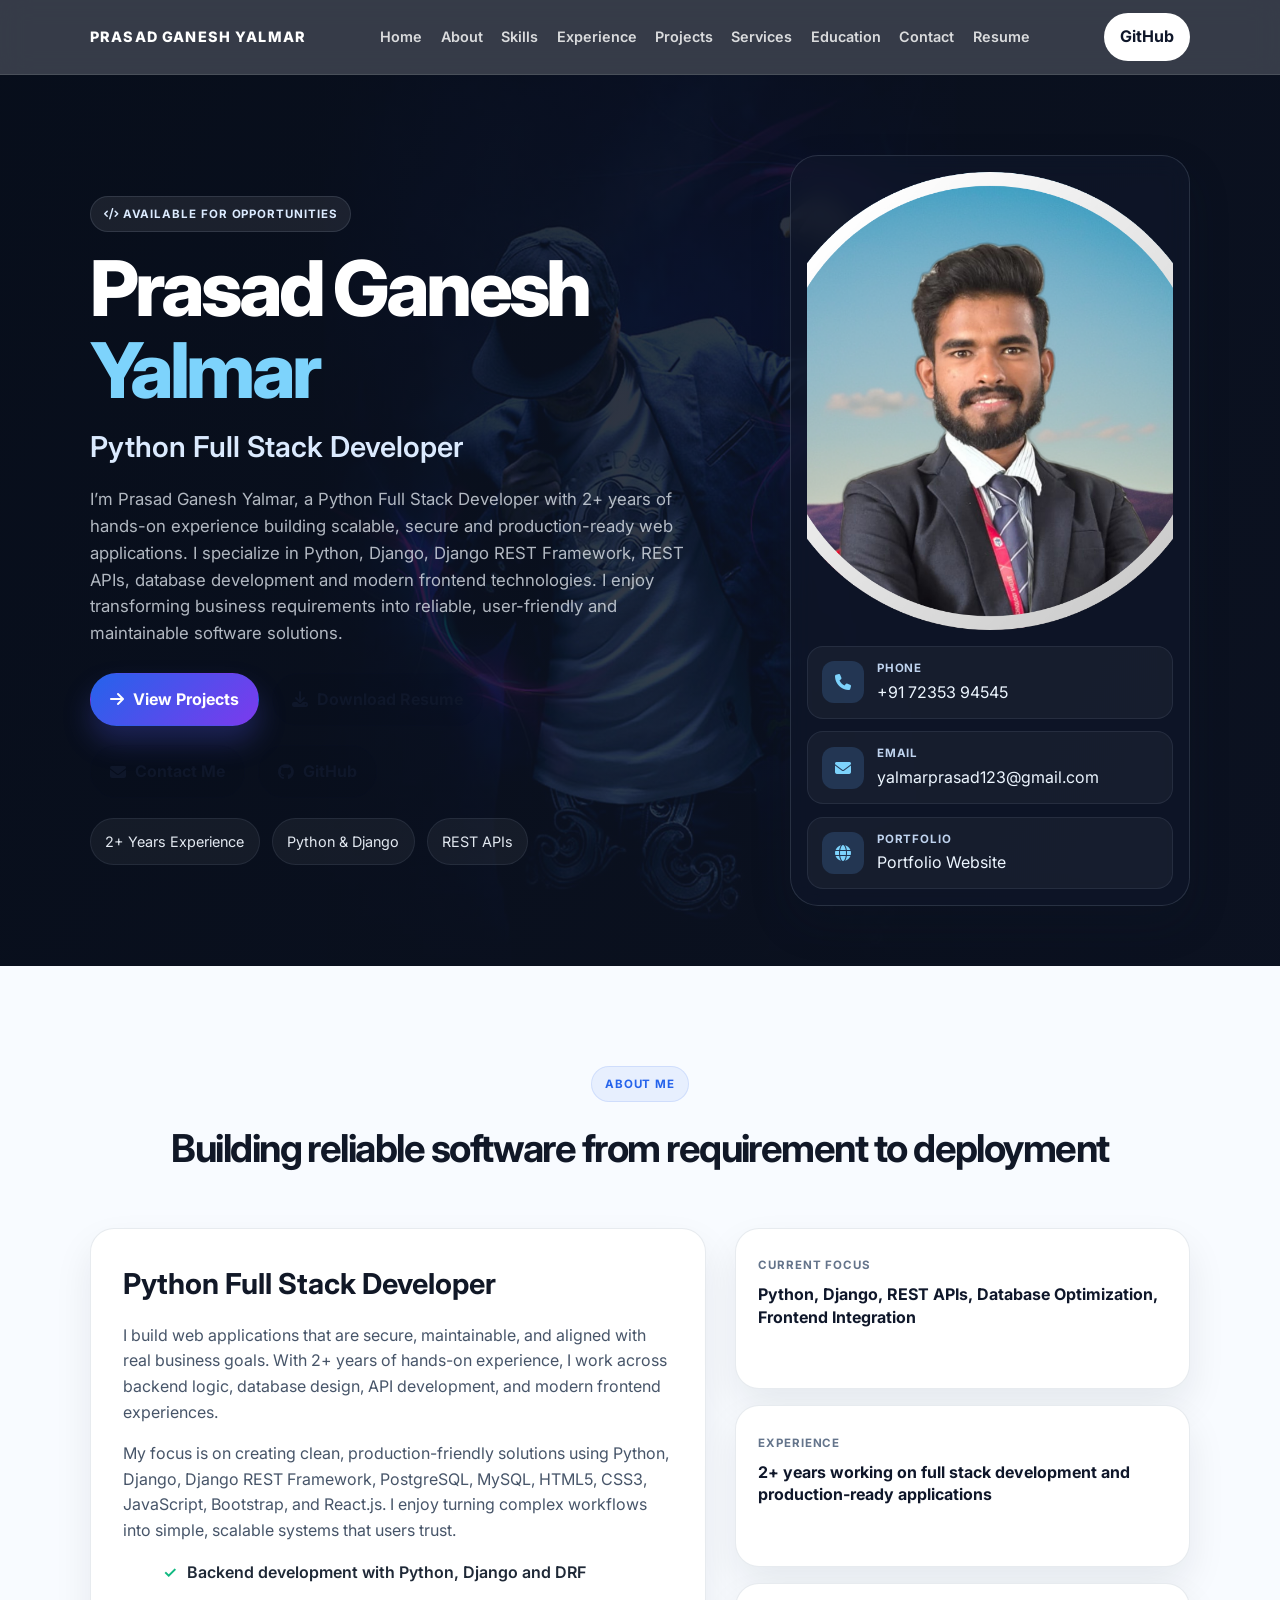
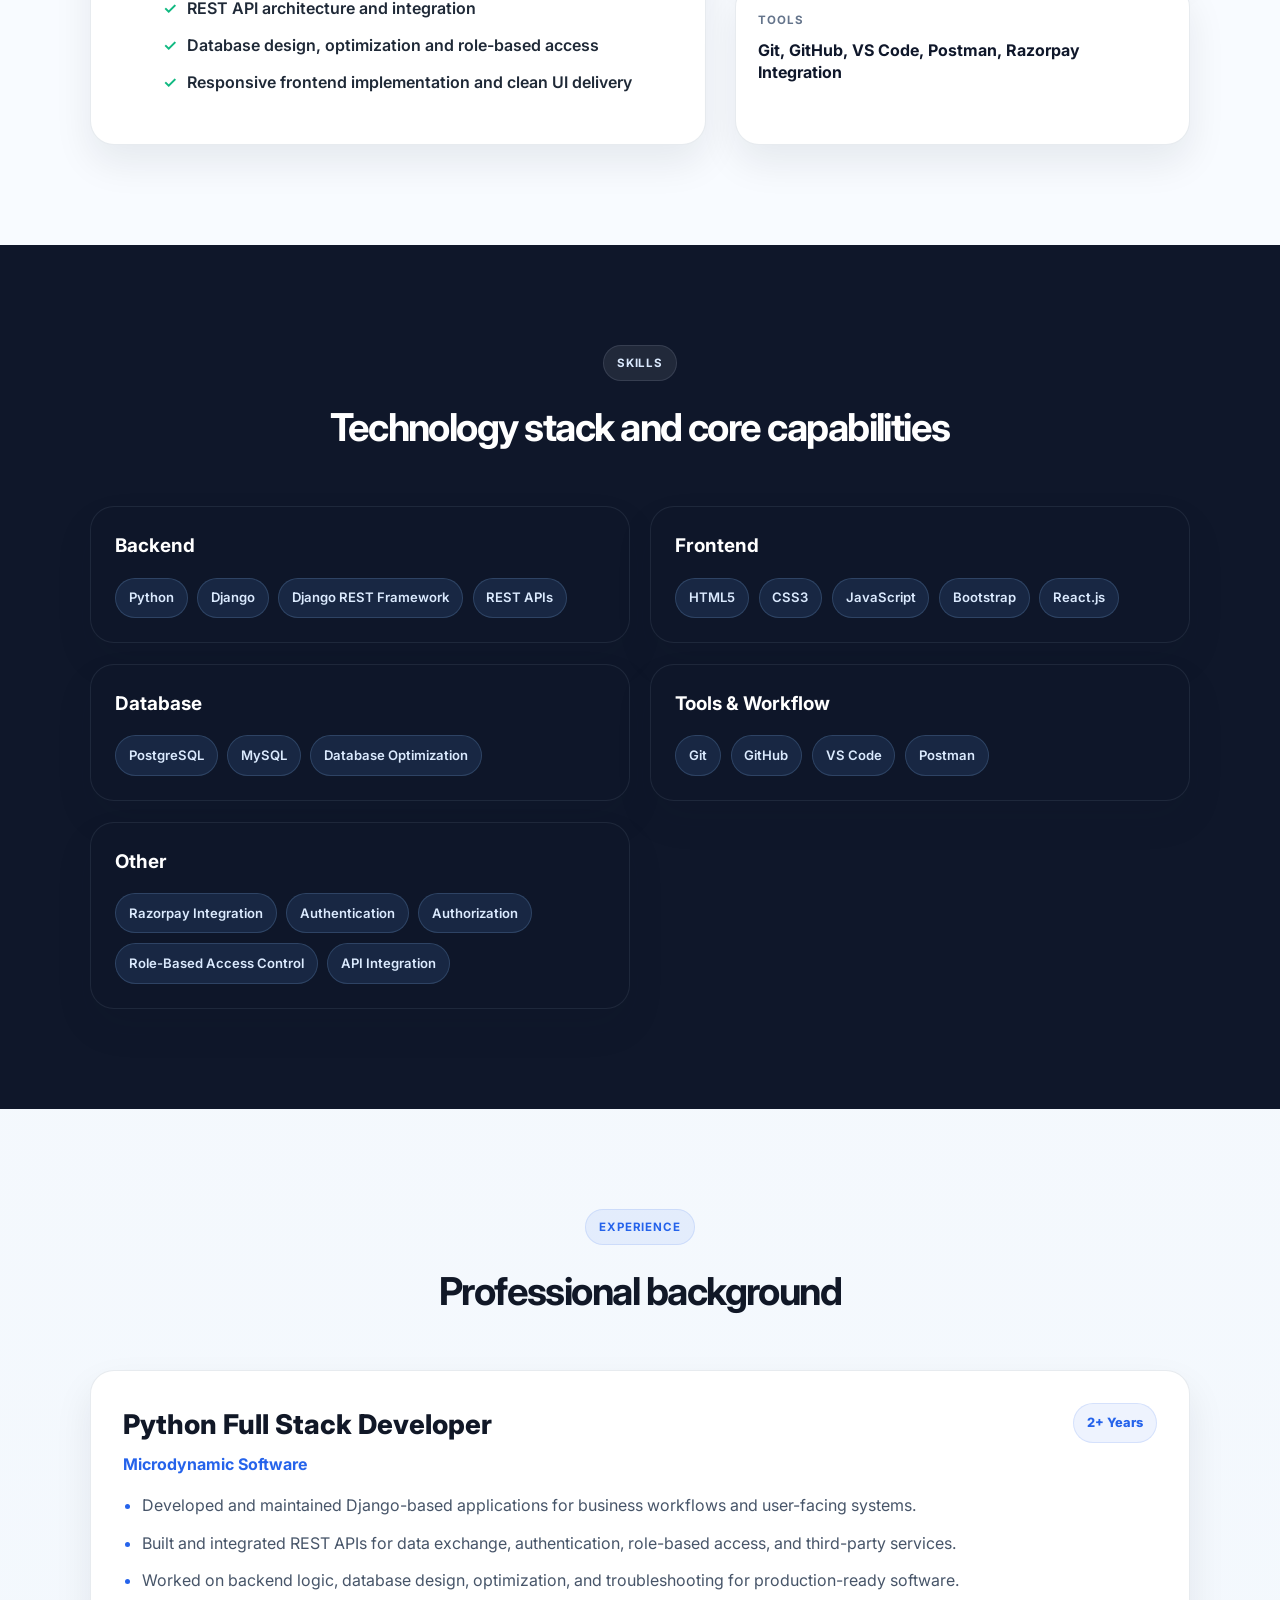
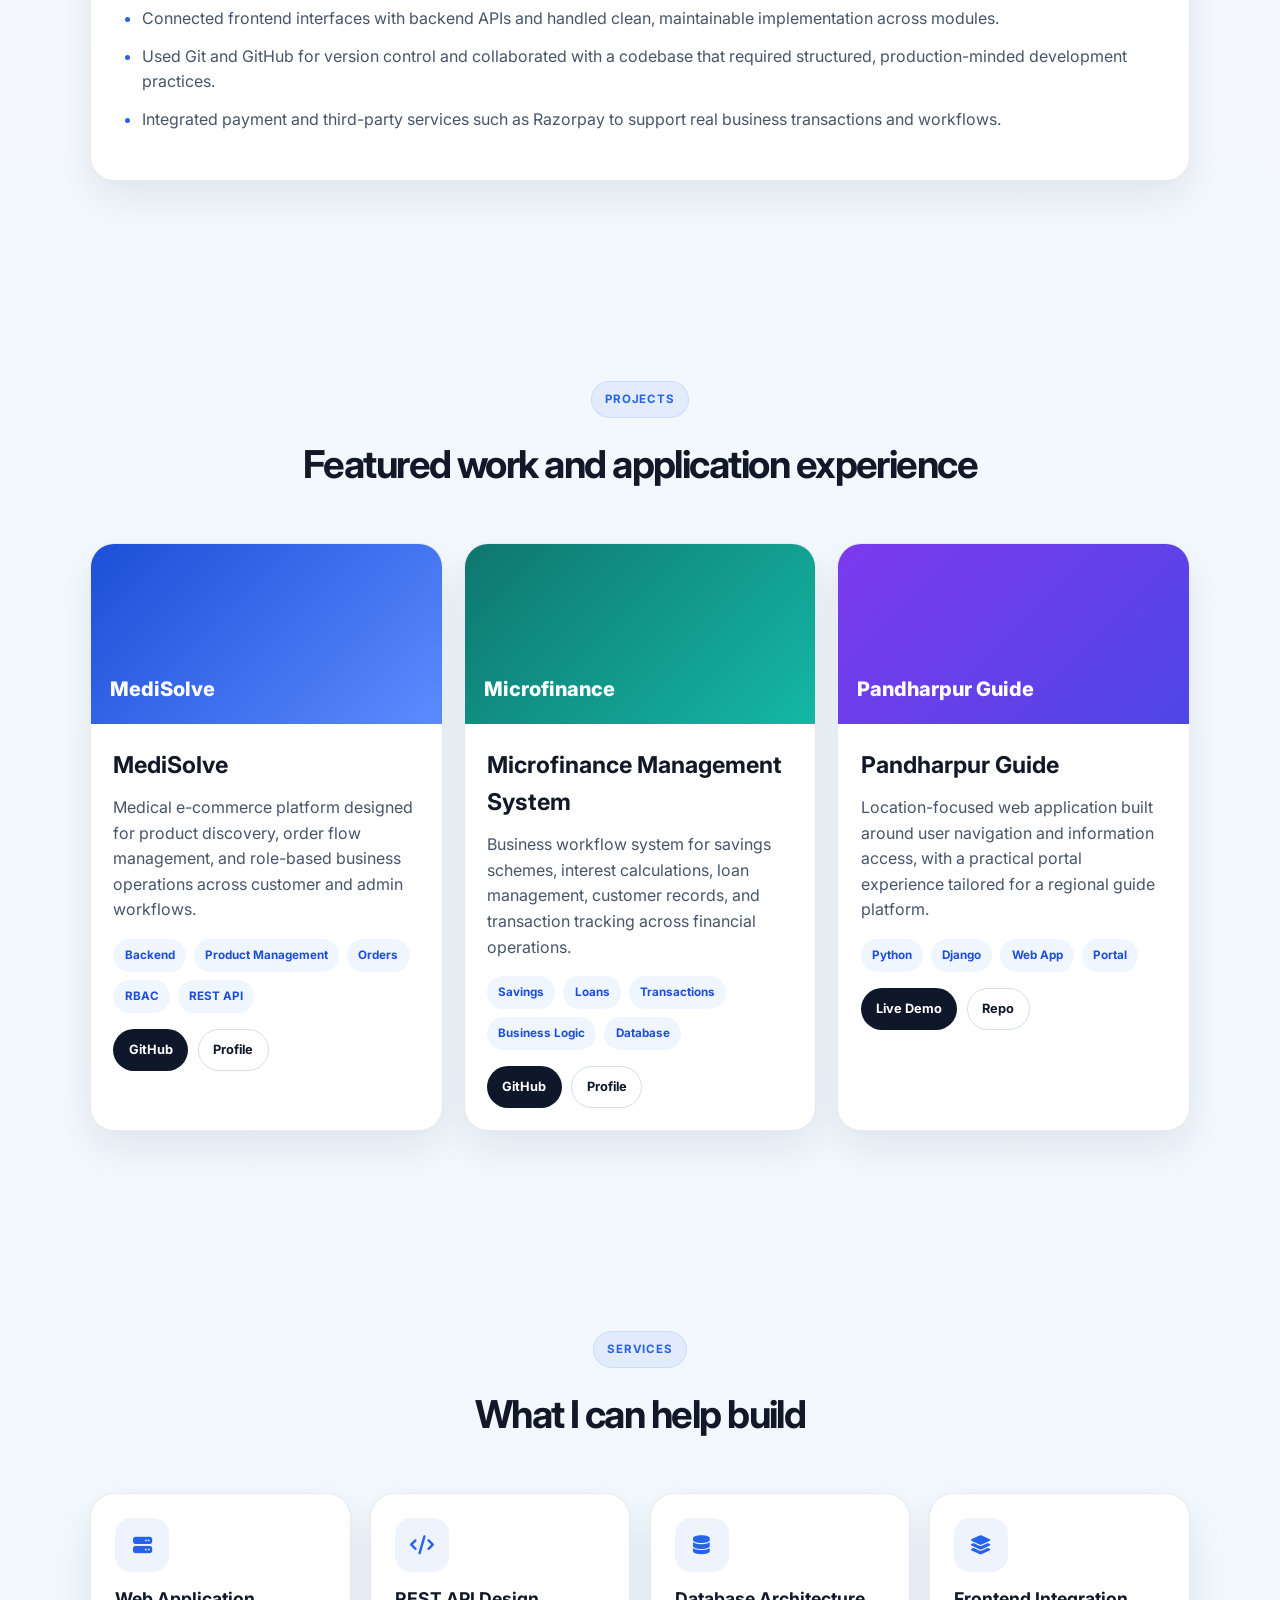
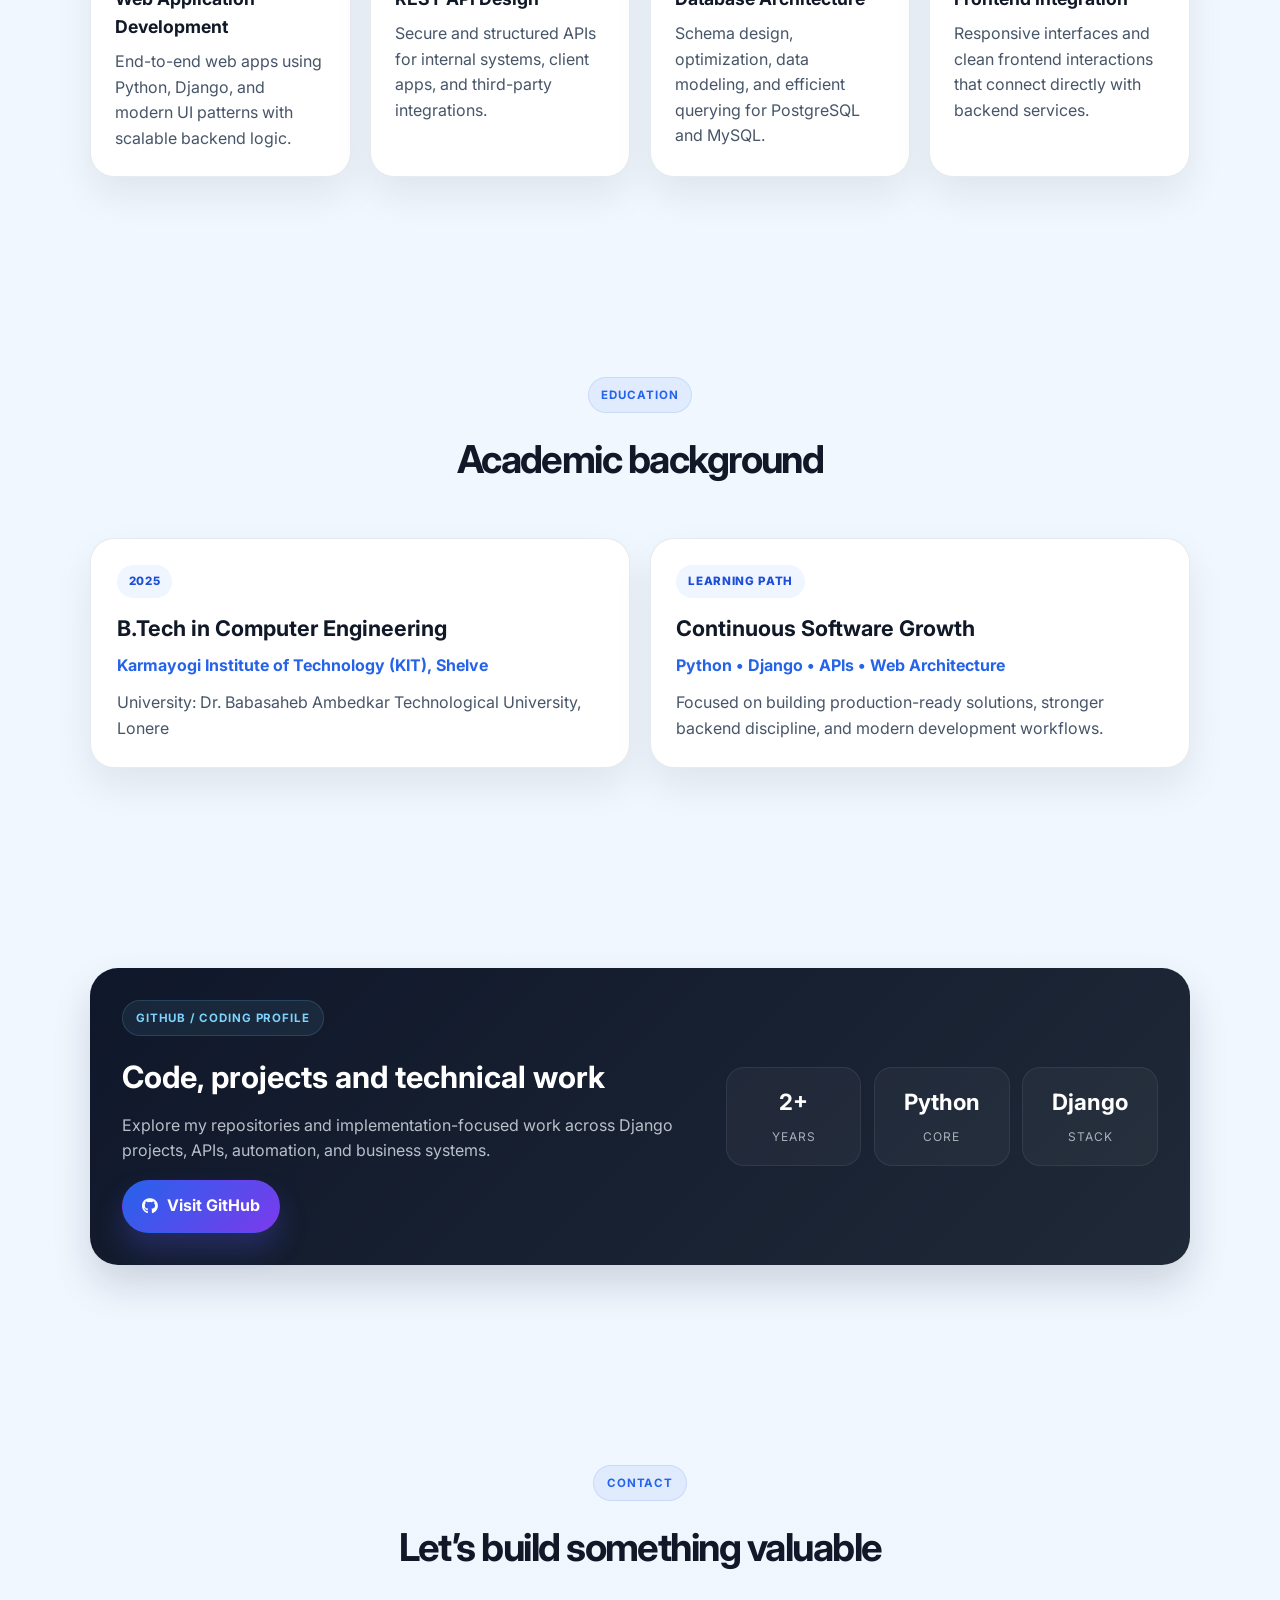
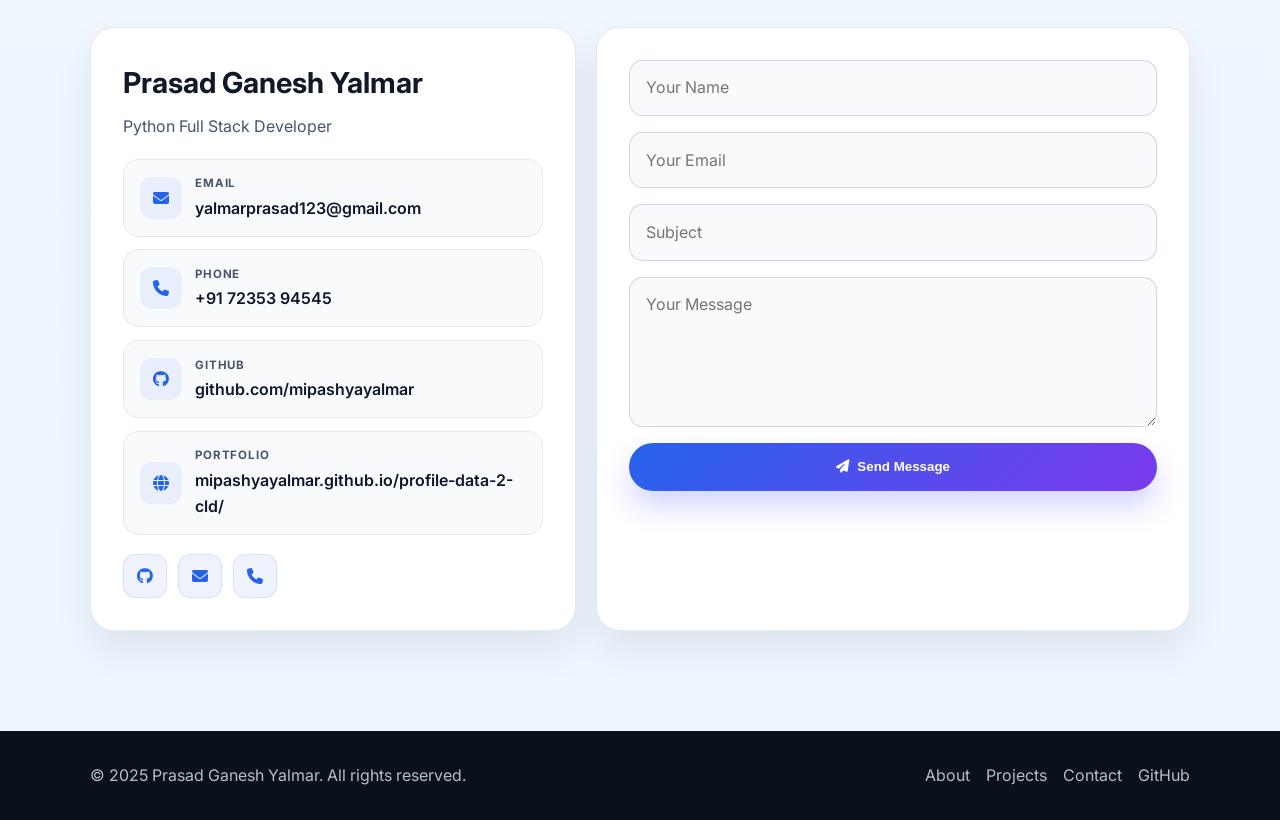
==== commit 240f0cb1: "configure GitHub Pages deployment" ====
--- a/index.html
+++ b/index.html
@@ -10,13 +10,13 @@
   <meta property="og:title" content="Prasad Ganesh Yalmar | Python Full Stack Developer" />
   <meta property="og:description" content="Python Full Stack Developer with 2+ years of experience in Django, REST APIs, and modern frontend development." />
   <meta property="og:type" content="website" />
-  <meta property="og:url" content="https://mipashyayalmar.github.io/-Profile-data/" />
-  <meta property="og:image" content="https://mipashyayalmar.github.io/-Profile-data/assets/images/about/1.png" />
+  <meta property="og:url" content="https://mipashyayalmar.github.io/profile-data-2-cld/" />
+  <meta property="og:image" content="https://mipashyayalmar.github.io/profile-data-2-cld/assets/images/about/1.png" />
   <meta name="twitter:card" content="summary_large_image" />
   <meta name="twitter:title" content="Prasad Ganesh Yalmar | Python Full Stack Developer" />
   <meta name="twitter:description" content="Python, Django, REST APIs, Full Stack Development and 2+ years of experience." />
-  <meta name="twitter:image" content="https://mipashyayalmar.github.io/-Profile-data/assets/images/about/1.png" />
-  <link rel="canonical" href="https://mipashyayalmar.github.io/-Profile-data/" />
+  <meta name="twitter:image" content="https://mipashyayalmar.github.io/profile-data-2-cld/assets/images/about/1.png" />
+  <link rel="canonical" href="https://mipashyayalmar.github.io/profile-data-2-cld/" />
   <link rel="shortcut icon" type="image/png" href="assets/logo/pashya.png" />
   <link rel="preconnect" href="https://fonts.googleapis.com" />
   <link rel="preconnect" href="https://fonts.gstatic.com" crossorigin />
@@ -610,7 +610,7 @@
                 yalmarprasad123@gmail.com
               </div>
             </a>
-            <a href="https://mipashyayalmar.github.io/-Profile-data/" target="_blank" rel="noopener noreferrer">
+            <a href="https://mipashyayalmar.github.io/profile-data-2-cld/" target="_blank" rel="noopener noreferrer">
               <i class="fa-solid fa-globe"></i>
               <div>
                 <strong>Portfolio</strong>
@@ -951,7 +951,7 @@
                 <i class="fa-solid fa-globe"></i>
                 <div>
                   <strong>Portfolio</strong>
-                  <a href="https://mipashyayalmar.github.io/-Profile-data/" target="_blank" rel="noopener noreferrer">mipashyayalmar.github.io/-Profile-data/</a>
+                  <a href="https://mipashyayalmar.github.io/profile-data-2-cld/" target="_blank" rel="noopener noreferrer">mipashyayalmar.github.io/profile-data-2-cld/</a>
                 </div>
               </div>
             </div>
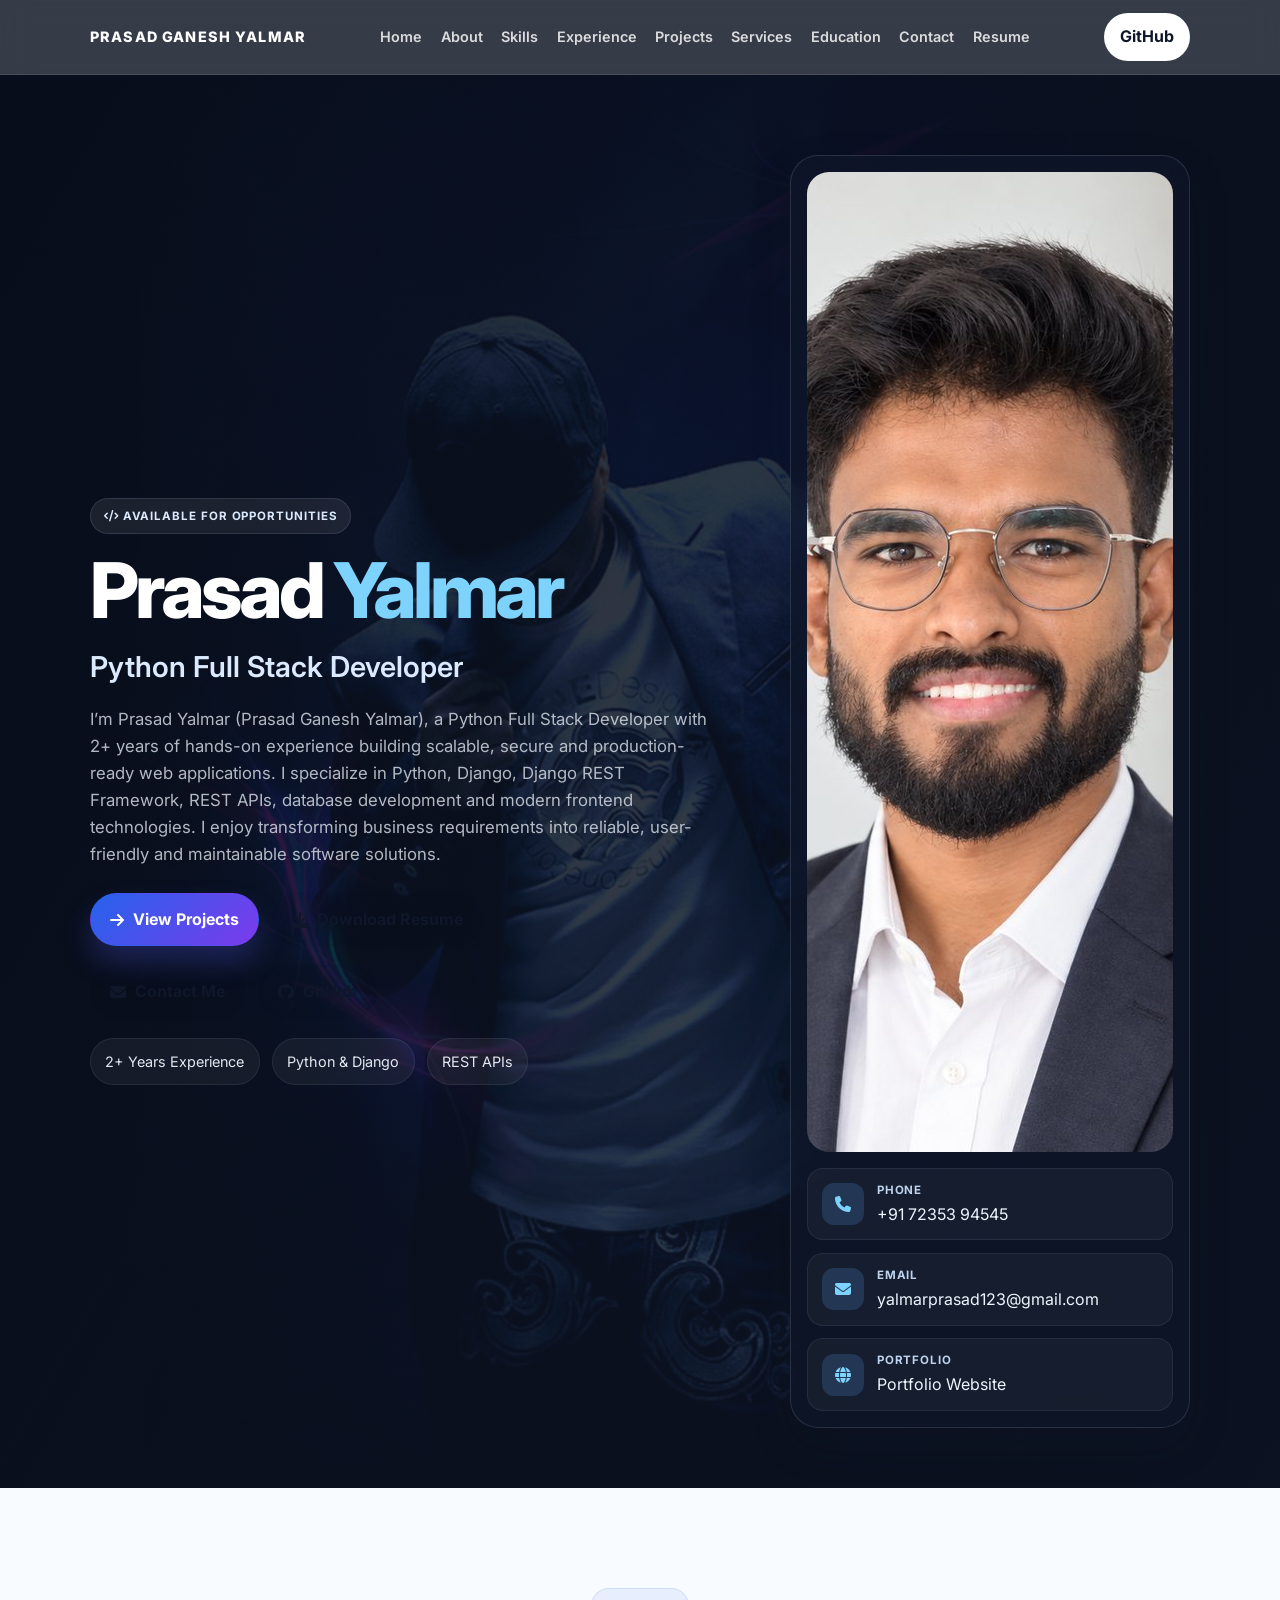
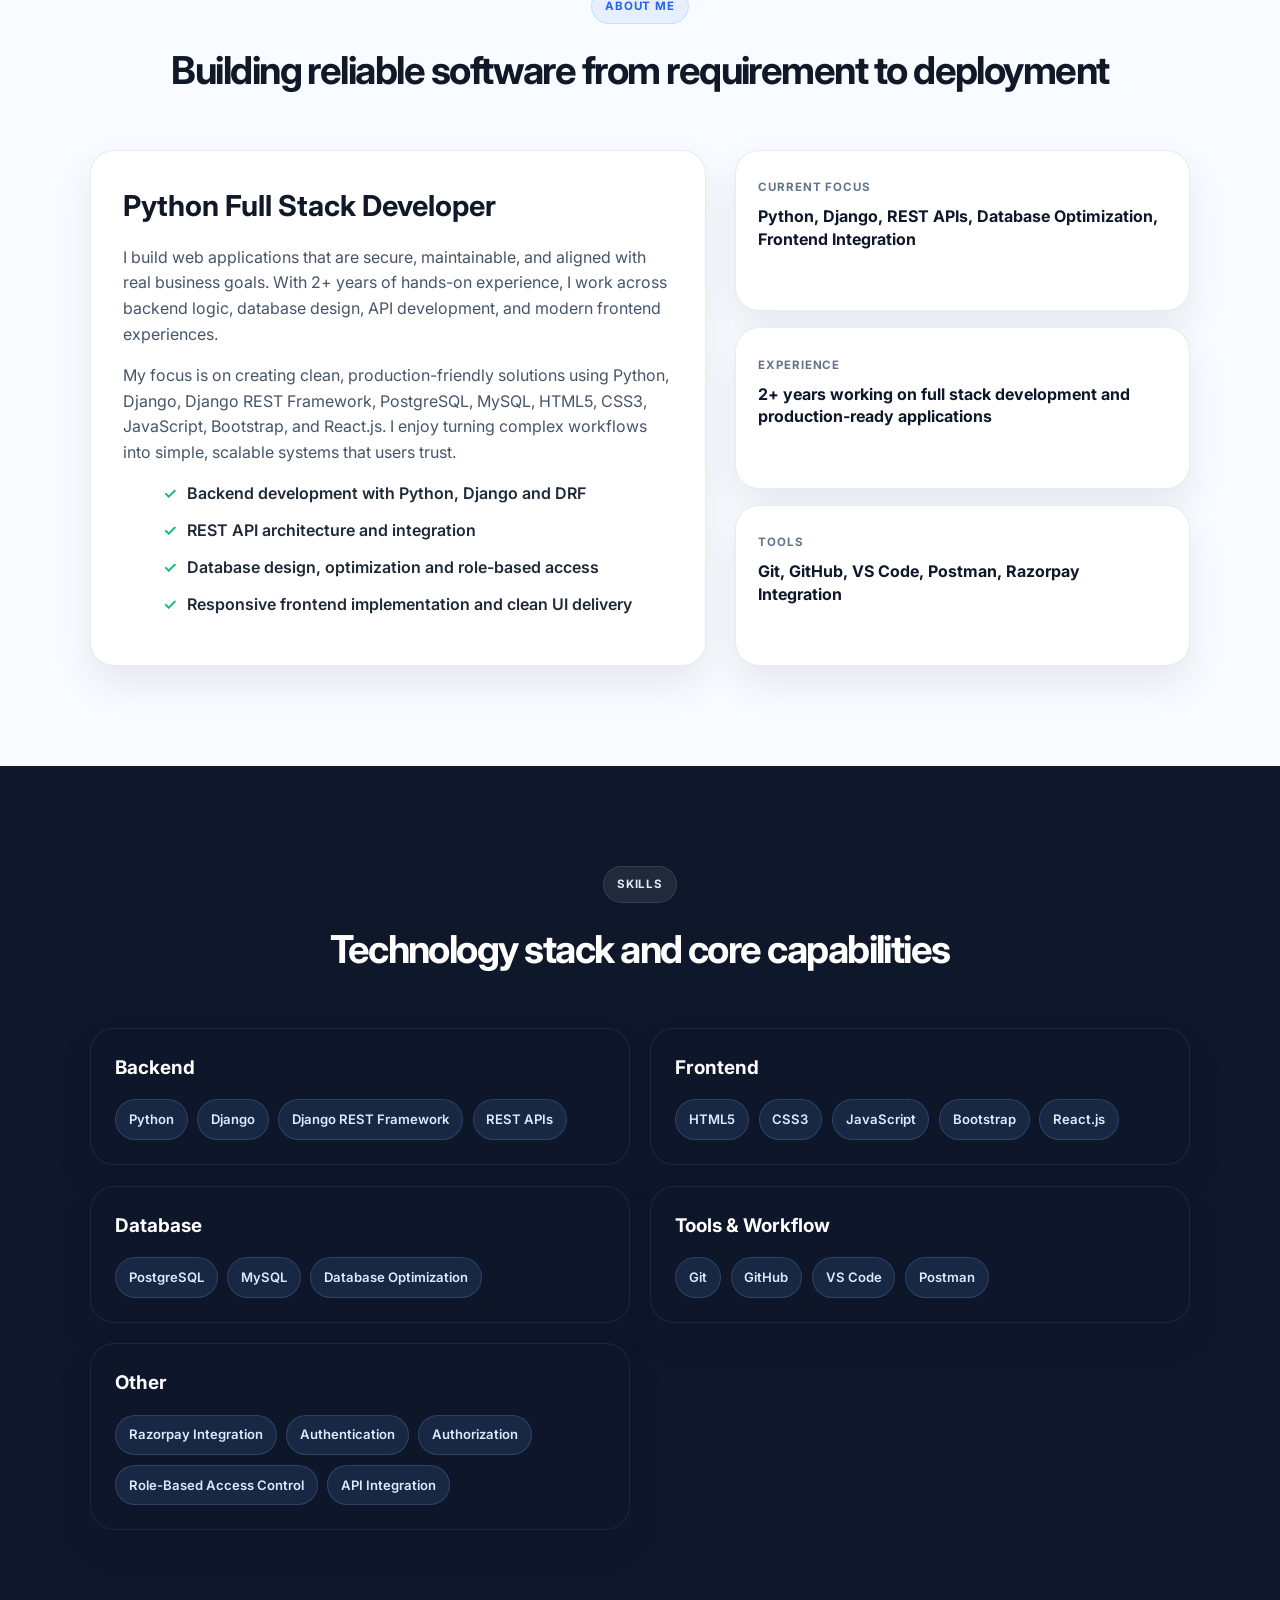
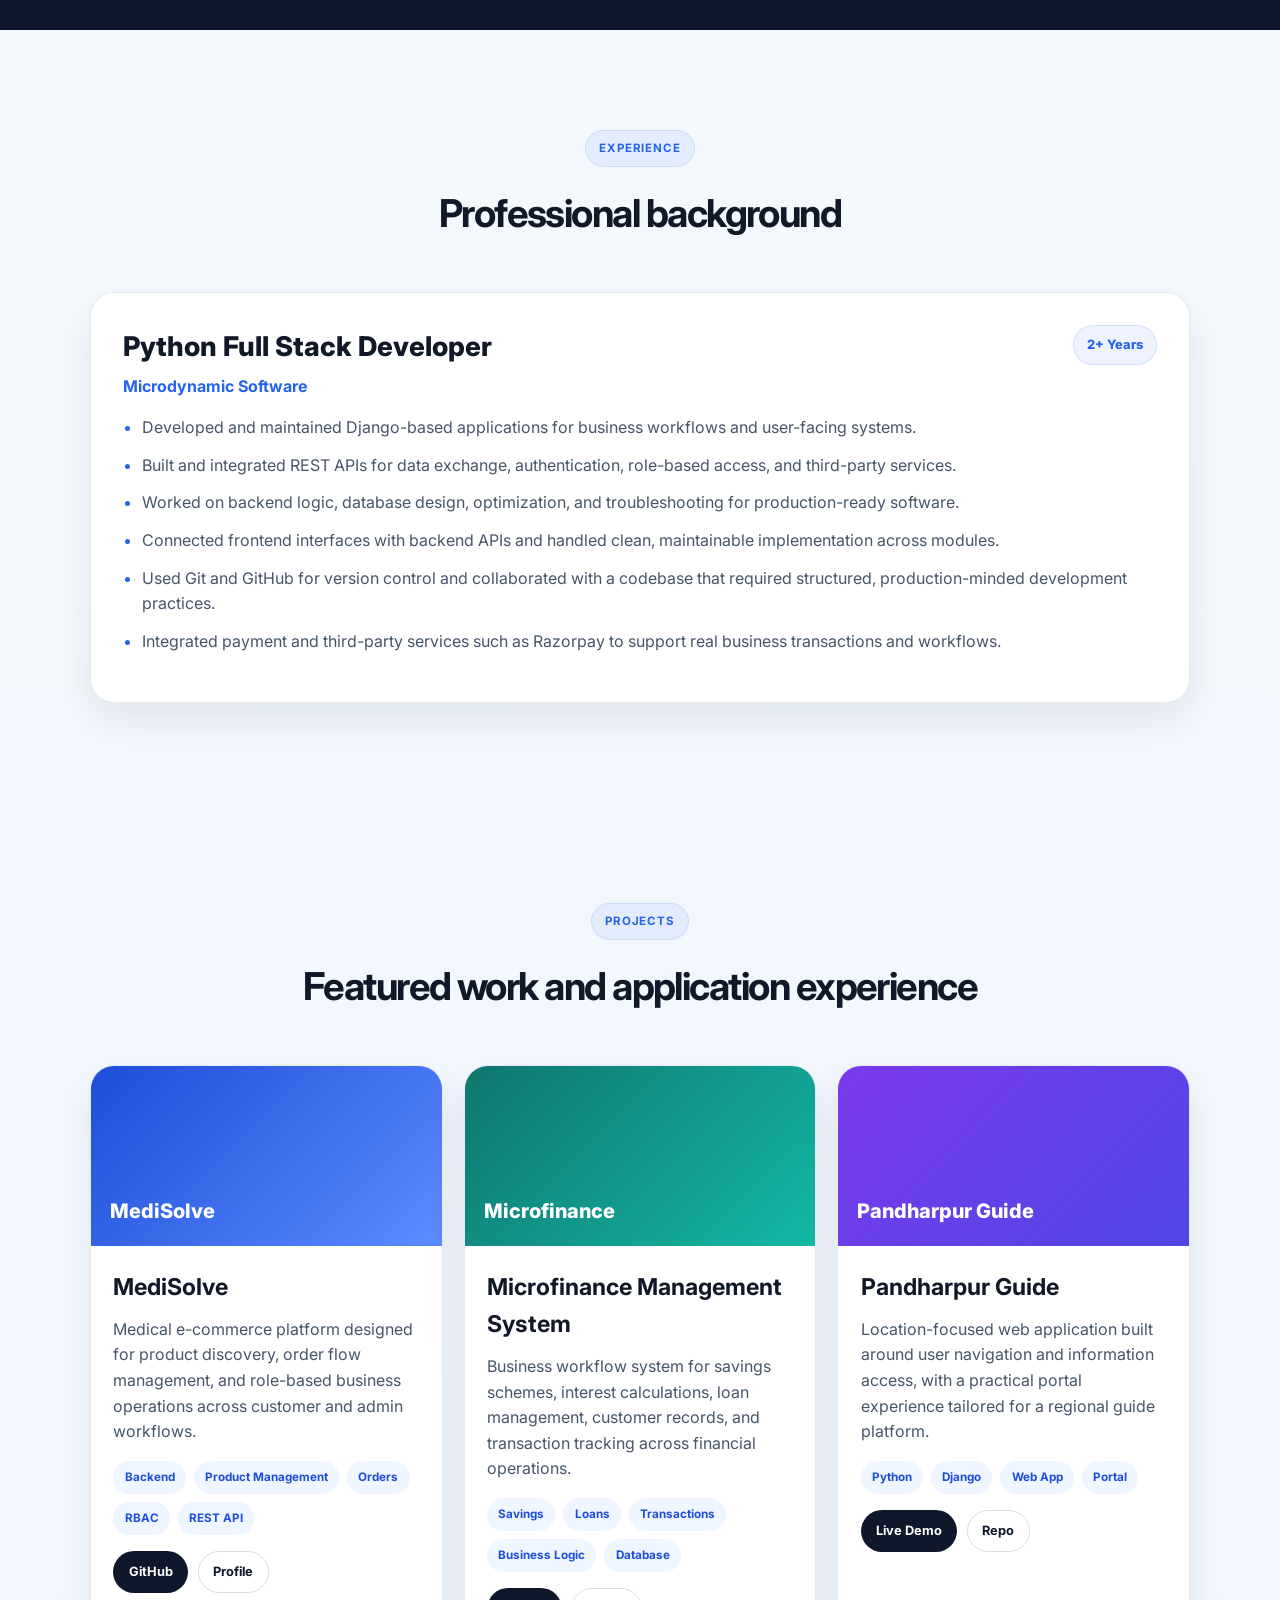
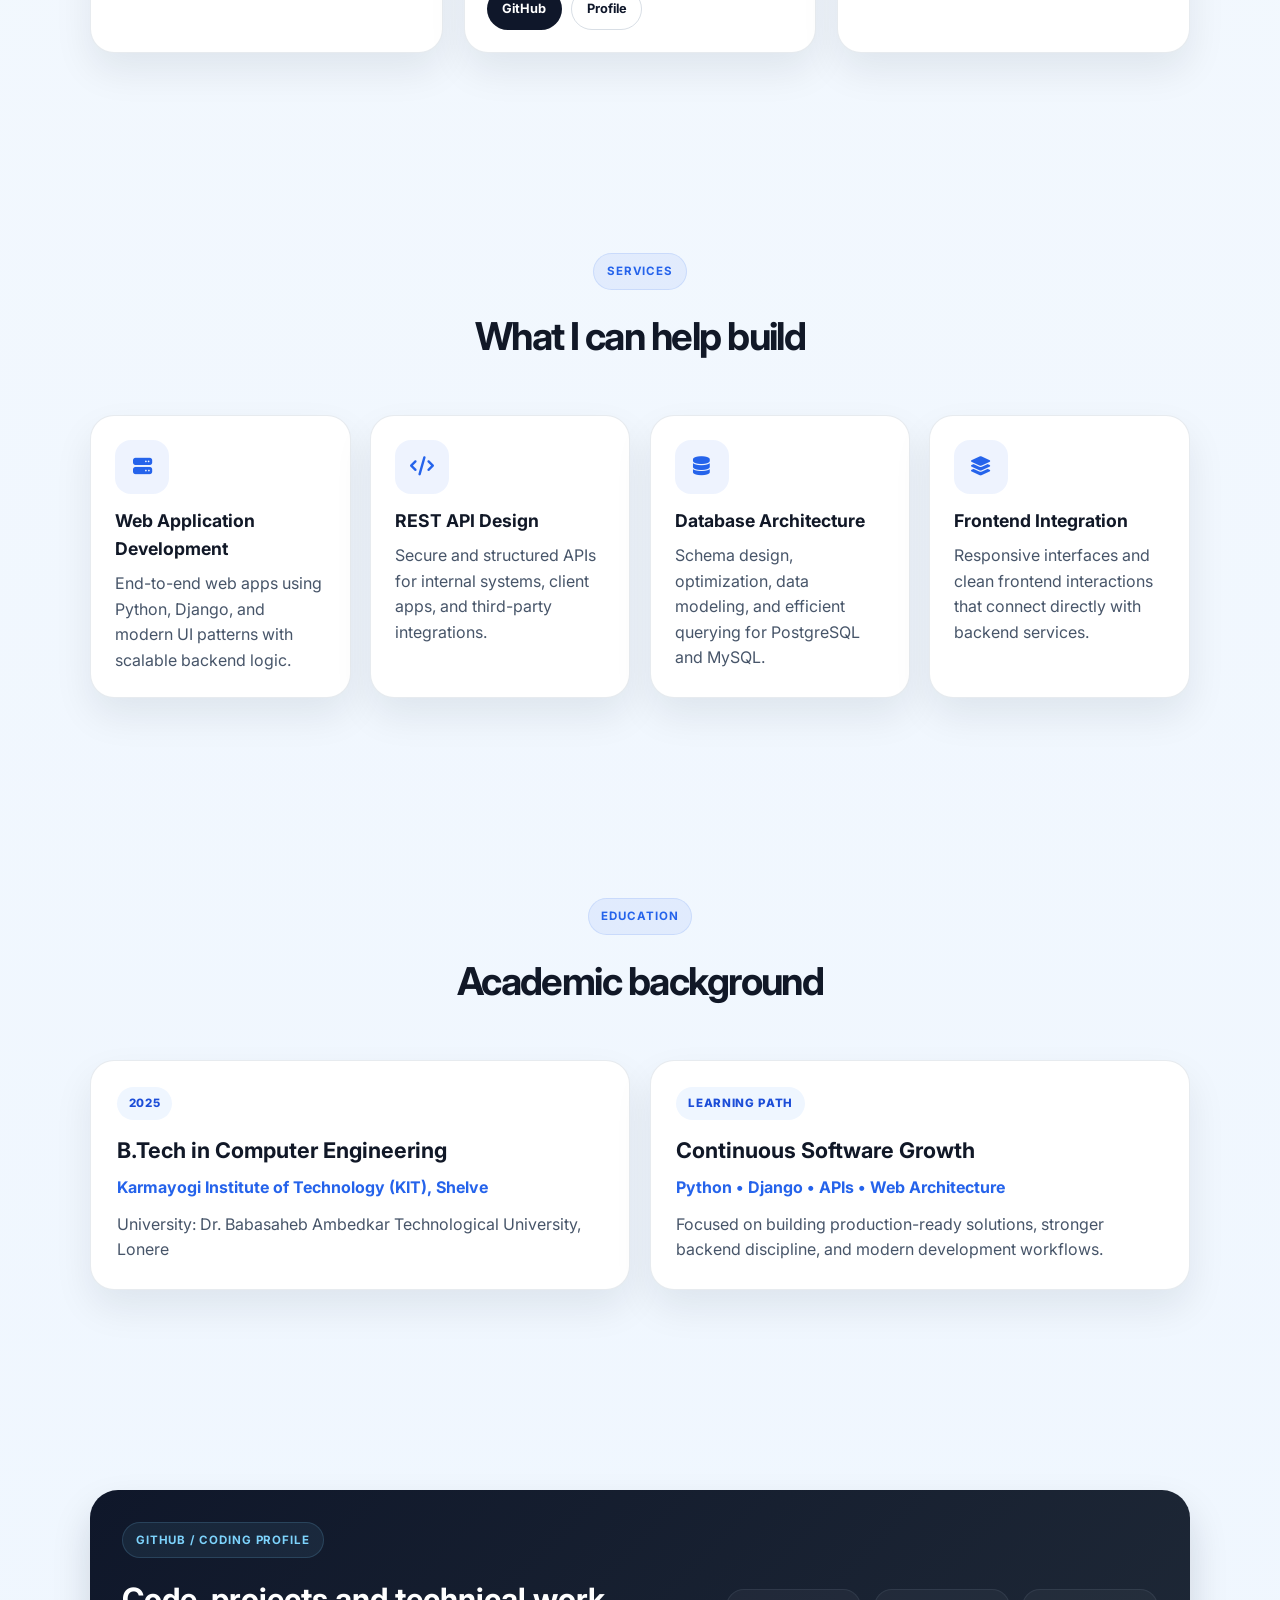
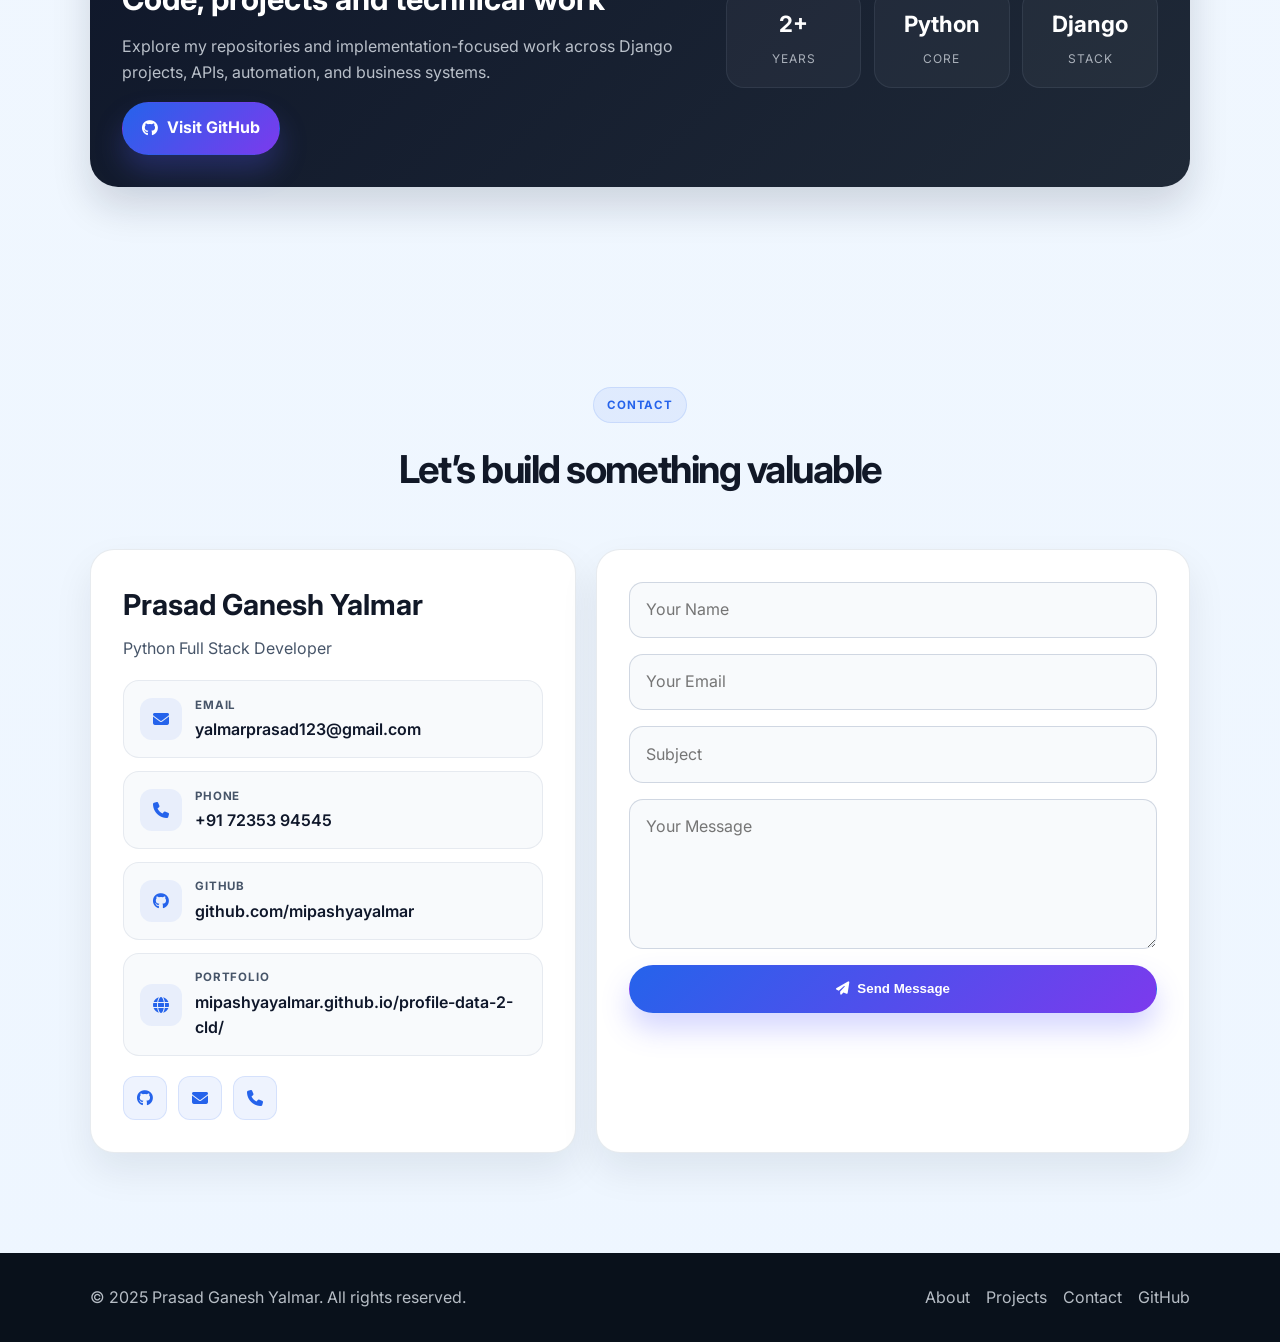
==== commit 11bcb6d7: "seo" ====
--- a/index.html
+++ b/index.html
@@ -1,23 +1,56 @@
-﻿<!DOCTYPE html>
+<!DOCTYPE html>
 <html lang="en">
 <head>
   <meta charset="UTF-8" />
   <meta name="viewport" content="width=device-width, initial-scale=1.0" />
-  <title>Prasad Ganesh Yalmar | Python Full Stack Developer</title>
-  <meta name="description" content="Python Full Stack Developer with 2+ years of experience building secure Django applications, REST APIs, and responsive full stack systems." />
-  <meta name="keywords" content="Prasad Ganesh Yalmar, Python Full Stack Developer, Django, Django REST Framework, REST API, PostgreSQL, MySQL, React.js, Portfolio" />
-  <meta name="author" content="Prasad Ganesh Yalmar" />
-  <meta property="og:title" content="Prasad Ganesh Yalmar | Python Full Stack Developer" />
-  <meta property="og:description" content="Python Full Stack Developer with 2+ years of experience in Django, REST APIs, and modern frontend development." />
+  <title>Prasad Yalmar | Python Full Stack Developer &amp; Django Developer</title>
+  <meta name="description" content="Prasad Yalmar (Prasad Ganesh Yalmar) is a Python Full Stack Developer from Pandharpur, India with 2+ years of experience building secure Django applications, REST APIs and full stack web systems." />
+  <meta name="keywords" content="Prasad Yalmar, Yalmar Prasad, Prasad Ganesh Yalmar, mipashya, mipashyayalmar, Python Full Stack Developer, Django Developer, Django REST Framework, REST API, PostgreSQL, React.js, Pandharpur, Portfolio" />
+  <meta name="author" content="Prasad Yalmar" />
+  <meta name="robots" content="index, follow, max-image-preview:large" />
+  <meta name="theme-color" content="#0b1220" />
+  <link rel="canonical" href="https://mipashyayalmar.github.io/profile-data-2-cld/" />
+  <meta property="og:site_name" content="Prasad Yalmar" />
+  <meta property="og:title" content="Prasad Yalmar | Python Full Stack Developer &amp; Django Developer" />
+  <meta property="og:description" content="Prasad Yalmar (Prasad Ganesh Yalmar) is a Python Full Stack Developer from Pandharpur, India with 2+ years of experience building secure Django applications, REST APIs and full stack web systems." />
   <meta property="og:type" content="website" />
   <meta property="og:url" content="https://mipashyayalmar.github.io/profile-data-2-cld/" />
-  <meta property="og:image" content="https://mipashyayalmar.github.io/profile-data-2-cld/assets/images/about/1.png" />
+  <meta property="og:image" content="https://mipashyayalmar.github.io/profile-data-2-cld/assets/images/about/prasad-yalmar-og.jpg" />
+  <meta property="og:image:width" content="1200" />
+  <meta property="og:image:height" content="630" />
+  <meta property="og:image:alt" content="Prasad Yalmar, Python Full Stack Developer" />
+  <meta property="og:locale" content="en_IN" />
   <meta name="twitter:card" content="summary_large_image" />
-  <meta name="twitter:title" content="Prasad Ganesh Yalmar | Python Full Stack Developer" />
-  <meta name="twitter:description" content="Python, Django, REST APIs, Full Stack Development and 2+ years of experience." />
-  <meta name="twitter:image" content="https://mipashyayalmar.github.io/profile-data-2-cld/assets/images/about/1.png" />
-  <link rel="canonical" href="https://mipashyayalmar.github.io/profile-data-2-cld/" />
-  <link rel="shortcut icon" type="image/png" href="assets/logo/pashya.png" />
+  <meta name="twitter:title" content="Prasad Yalmar | Python Full Stack Developer &amp; Django Developer" />
+  <meta name="twitter:description" content="Prasad Yalmar (Prasad Ganesh Yalmar) is a Python Full Stack Developer from Pandharpur, India with 2+ years of experience building secure Django applications, REST APIs and full stack web systems." />
+  <meta name="twitter:image" content="https://mipashyayalmar.github.io/profile-data-2-cld/assets/images/about/prasad-yalmar-og.jpg" />
+  <script type="application/ld+json">
+  {
+    "@context": "https://schema.org",
+    "@type": "ProfilePage",
+    "url": "https://mipashyayalmar.github.io/profile-data-2-cld/",
+    "name": "Prasad Yalmar | Python Full Stack Developer &amp; Django Developer",
+    "mainEntity": {
+      "@type": "Person",
+      "@id": "https://mipashyayalmar.github.io/profile-data-2-cld/#person",
+      "name": "Prasad Yalmar",
+      "alternateName": ["Prasad Ganesh Yalmar", "Yalmar Prasad", "mipashya"],
+      "givenName": "Prasad",
+      "familyName": "Yalmar",
+      "jobTitle": "Python Full Stack Developer",
+      "description": "Python Full Stack Developer with 2+ years of experience building Django applications, REST APIs and full stack web systems.",
+      "url": "https://mipashyayalmar.github.io/profile-data-2-cld/",
+      "image": "https://mipashyayalmar.github.io/profile-data-2-cld/assets/images/about/prasad-yalmar.jpg",
+      "email": "mailto:yalmarprasad123@gmail.com",
+      "telephone": "+91-72353-94545",
+      "address": { "@type": "PostalAddress", "addressLocality": "Pandharpur", "addressRegion": "Maharashtra", "addressCountry": "IN" },
+      "knowsAbout": ["Python", "Django", "Django REST Framework", "REST APIs", "PostgreSQL", "MySQL", "JavaScript", "React.js"],
+      "sameAs": ["https://github.com/mipashyayalmar"]
+    }
+  }
+  </script>
+  <link rel="icon" type="image/png" href="assets/logo/pashya.png" />
+  <link rel="apple-touch-icon" href="assets/logo/apple-touch-icon.png" />
   <link rel="preconnect" href="https://fonts.googleapis.com" />
   <link rel="preconnect" href="https://fonts.gstatic.com" crossorigin />
   <link href="https://fonts.googleapis.com/css2?family=Inter:wght@400;500;600;700;800&display=swap" rel="stylesheet" />
@@ -571,10 +604,10 @@
       <div class="hero-grid">
         <div class="hero-copy">
           <div class="eyebrow"><i class="fa-solid fa-code"></i> Available for opportunities</div>
-          <h1>Prasad Ganesh <span class="highlight">Yalmar</span></h1>
+          <h1>Prasad <span class="highlight">Yalmar</span></h1>
           <span class="role">Python Full Stack Developer</span>
           <p>
-            I’m Prasad Ganesh Yalmar, a Python Full Stack Developer with 2+ years of hands-on experience building scalable, secure and production-ready web applications. I specialize in Python, Django, Django REST Framework, REST APIs, database development and modern frontend technologies. I enjoy transforming business requirements into reliable, user-friendly and maintainable software solutions.
+            I’m Prasad Yalmar (Prasad Ganesh Yalmar), a Python Full Stack Developer with 2+ years of hands-on experience building scalable, secure and production-ready web applications. I specialize in Python, Django, Django REST Framework, REST APIs, database development and modern frontend technologies. I enjoy transforming business requirements into reliable, user-friendly and maintainable software solutions.
           </p>
           <div class="cta-row">
             <a href="#projects" class="btn btn-primary"><i class="fa-solid fa-arrow-right"></i> View Projects</a>
@@ -593,10 +626,10 @@
 
         <div class="hero-card">
           <div class="profile-card">
-            <img src="assets/images/about/1.png" alt="Prasad Ganesh Yalmar" />
+            <img src="assets/images/about/prasad-yalmar.jpg" alt="Prasad Yalmar, Python Full Stack Developer" width="800" height="980" fetchpriority="high" />
           </div>
           <div class="mini-contact">
-            <a href="tel:+9172353945">
+            <a href="tel:+917235394545">
               <i class="fa-solid fa-phone"></i>
               <div>
                 <strong>Phone</strong>
@@ -935,7 +968,7 @@
                 <i class="fa-solid fa-phone"></i>
                 <div>
                   <strong>Phone</strong>
-                  <a href="tel:+9172353945">+91 72353 94545</a>
+                  <a href="tel:+917235394545">+91 72353 94545</a>
                 </div>
               </div>
 
@@ -959,7 +992,7 @@
             <div class="social-row">
               <a href="https://github.com/mipashyayalmar" target="_blank" rel="noopener noreferrer" aria-label="GitHub"><i class="fa-brands fa-github"></i></a>
               <a href="mailto:yalmarprasad123@gmail.com" aria-label="Email"><i class="fa-solid fa-envelope"></i></a>
-              <a href="tel:+9172353945" aria-label="Phone"><i class="fa-solid fa-phone"></i></a>
+              <a href="tel:+917235394545" aria-label="Phone"><i class="fa-solid fa-phone"></i></a>
             </div>
           </div>
 
